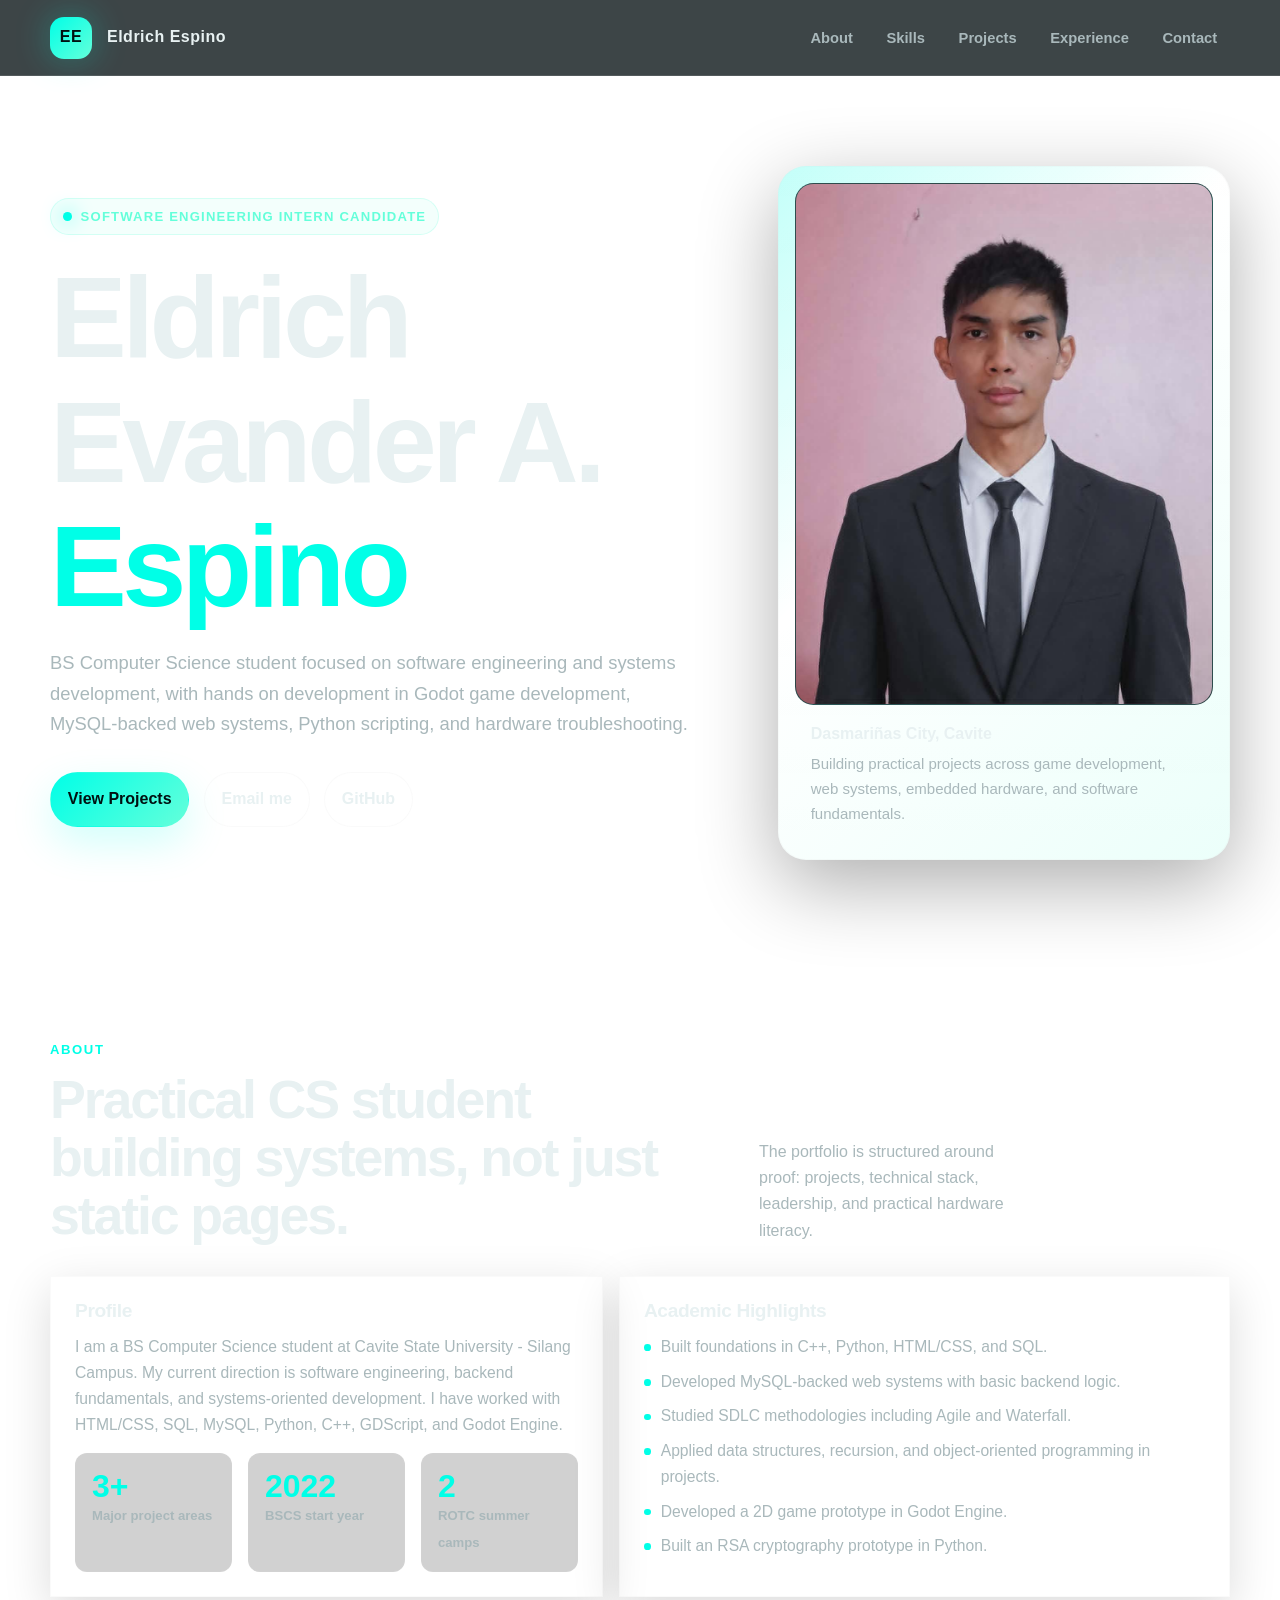
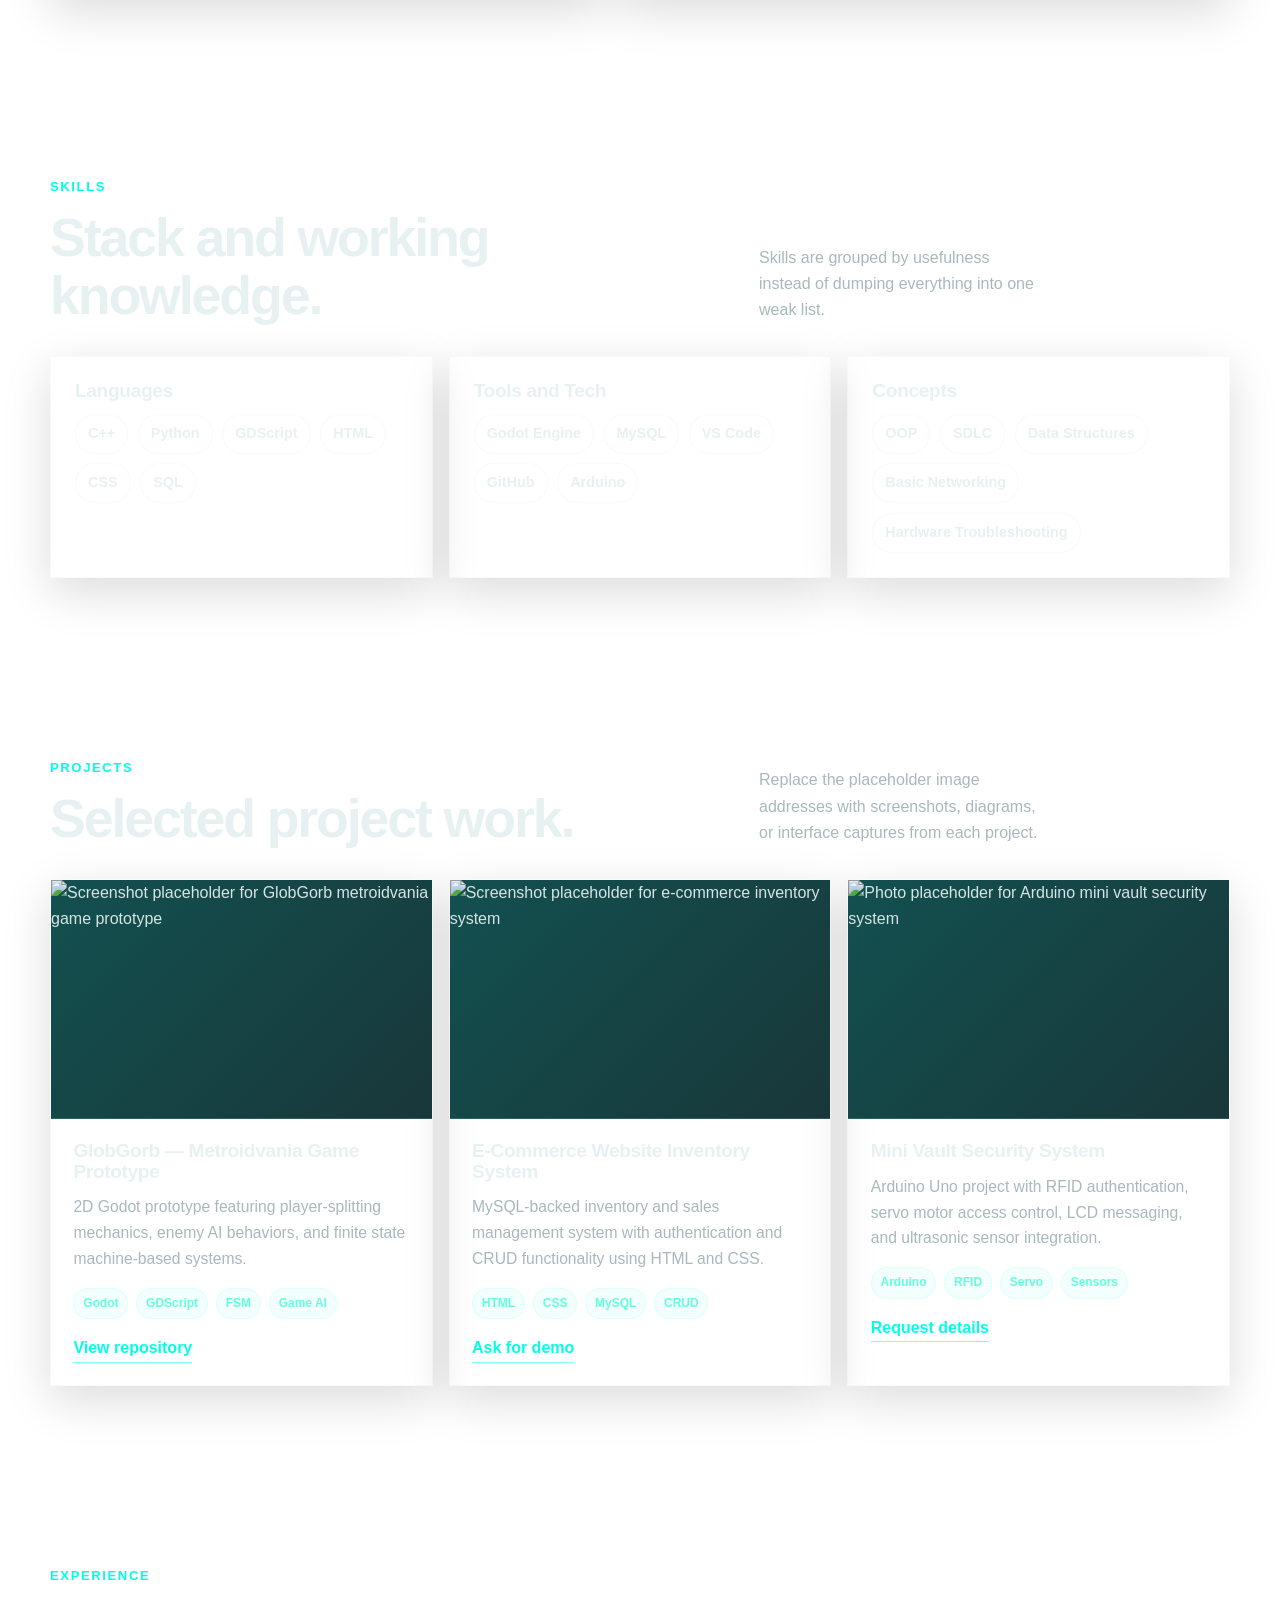
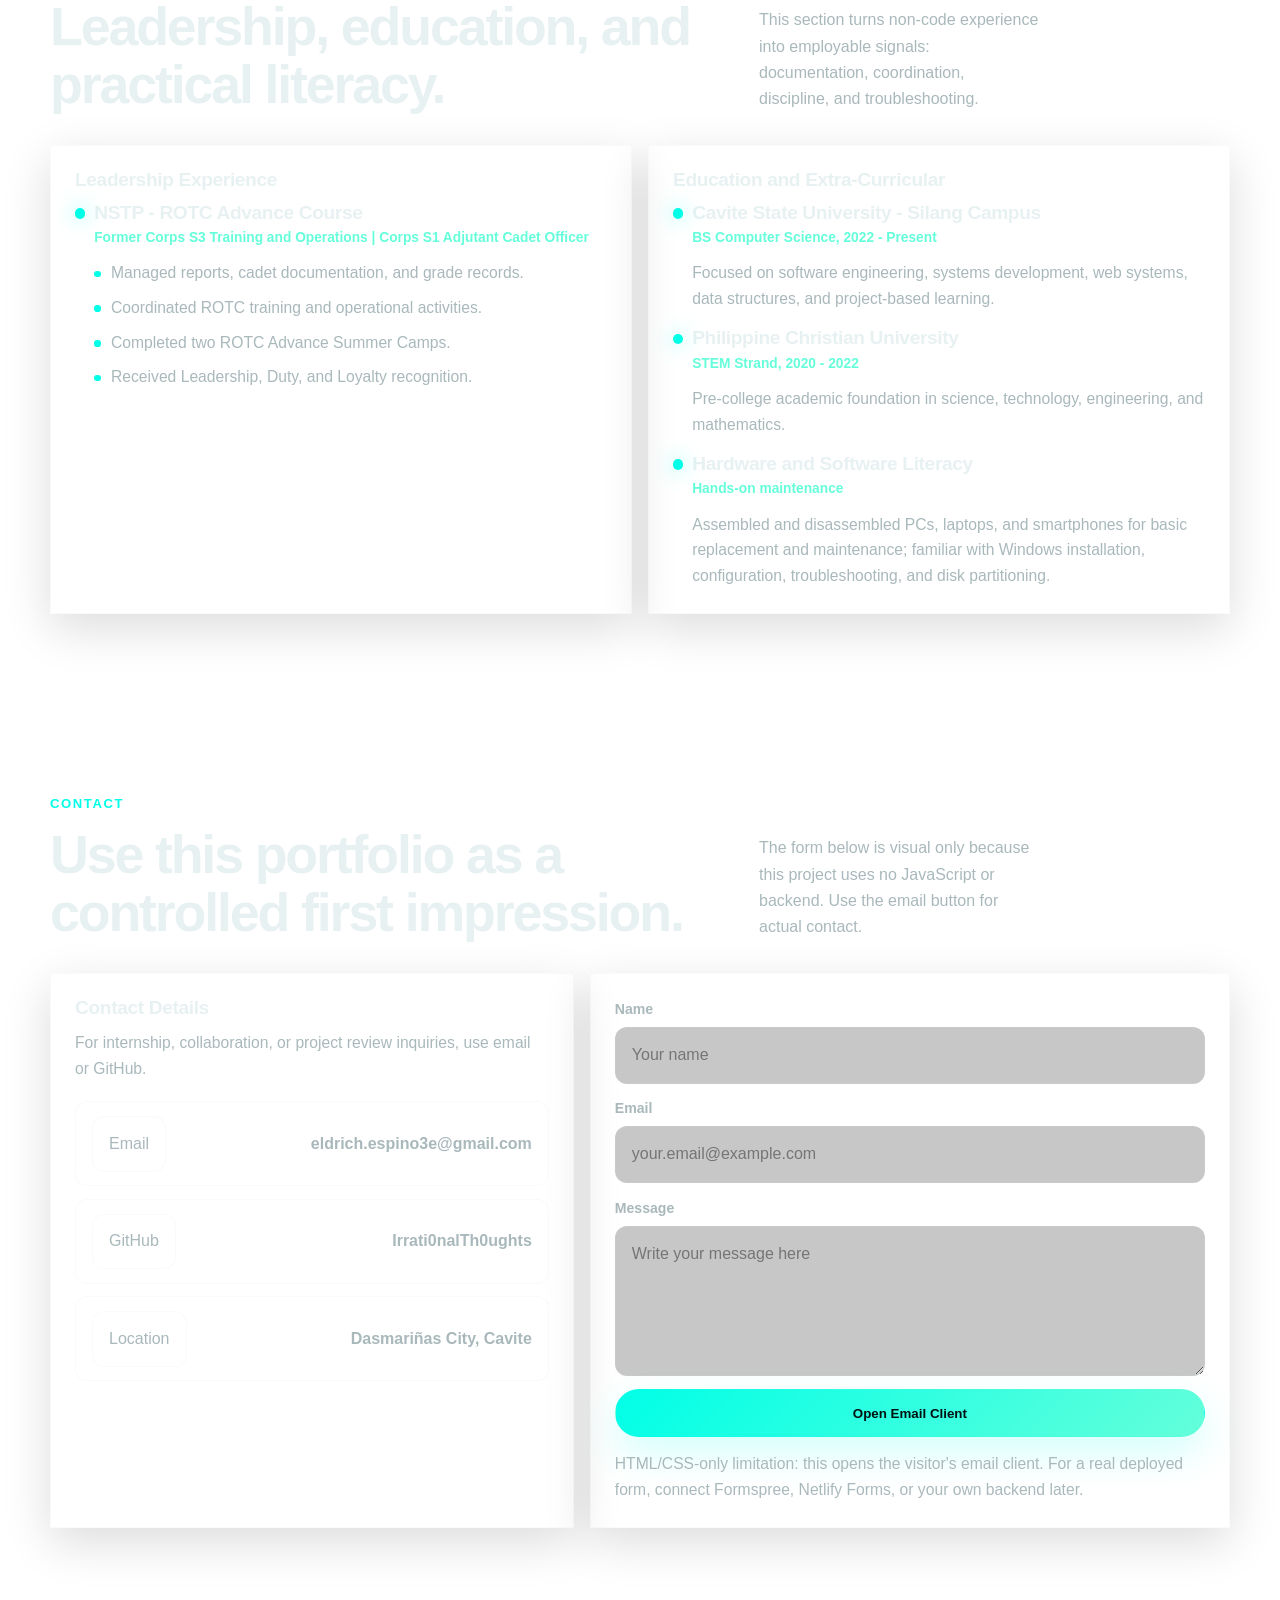
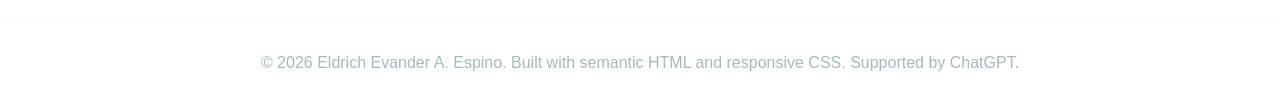
==== index.html @ da48fe7b "Major Update v2.0.0 Changes:  Added: - Sections (About, Skills, Experiences and Contacts have been A" ====
<!DOCTYPE html>
<html lang="en">


<head>
  <meta charset="UTF-8">
  <meta name="viewport" content="width=device-width, initial-scale=1.0">
  <link rel="stylesheet" href="main.css">
  <title>Eldrich Espino | Portfolio</title>
</head>

<body>

  <a href="#main" class="skip-link">Skip to main content</a>

  <header class="site-header">
    <nav class="nav-bar" aria-label="Primary navigation">
      <a href="#top" class="brand" aria-label="Eldrich Espino portfolio home">
        <span class="brand-mark">EE</span>
        <span>Eldrich Espino</span>
      </a>
      <ul class="nav-links">
        <li><a href="#about">About</a></li>
        <li><a href="#skills">Skills</a></li>
        <li><a href="#projects">Projects</a></li>
        <li><a href="#experience">Experience</a></li>
        <li><a href="#contact">Contact</a></li>
      </ul>
    </nav>
  </header>

  <main id="main">
    <section id="top" class="hero page-shell" aria-label="hero-title">
      <div>
        <p class="eyebrow"><span class="status-dot"></span>Software Engineering Intern Candidate</p>
        <h1 id="hero-title">Eldrich Evander A.<span class="hero-title-accent">Espino</span></h1>
        <p class="hero-copy">
          BS Computer Science student focused on software engineering and systems development, with hands on development in Godot game development, MySQL-backed web systems, Python scripting, and hardware troubleshooting.
        </p>
        
        <dive class="hero-actions" aria-label="Portfolio actions">
          <a href="#projects" class="button button-primary">View Projects</a>
          <a href="#mailto:eldrich.espino3e@gmail.com" class="button button-secondary">Email me</a>
          <a href="#https://github.com/irrati0nalthu0ghts" target="_blank" rel="noreferrer" class="button button-secondary">GitHub</a>
        </dive>
      </div>

      <aside class="hero-panel" aria-label="Profile summary card">
        <figure class="profile-frame">
          <img src="asset\Eldrich_Espino.jpg" alt="Portrait of Eldrich Evander A. Espino" />
        </figure>
        <div class="profile-note">
          <strong>Dasmariñas City, Cavite</strong>
          <p>Building practical projects across game development, web systems, embedded hardware, and software fundamentals.</p>
        </div>
      </aside>
    </section>

    <section id="about" class="page-shell" aria-labelledby="about-title">
      <div class="section-heading">
        <div>
          <span class="section-label">About</span>
          <h2 id="about-title">Practical CS student building systems, not just static pages.</h2>
        </div>
        <p>
          The portfolio is structured around proof: projects, technical stack, leadership, and practical hardware literacy.
        </p>
      </div>

      <div class="about-layout">
        <article class="card">
          <h3>Profile</h3>
          <p>
            I am a BS Computer Science student at Cavite State University - Silang Campus. My current direction is software engineering, backend fundamentals, and systems-oriented development. I have worked with HTML/CSS, SQL, MySQL, Python, C++, GDScript, and Godot Engine.
          </p>
          <div class="metric-row" aria-label="Portfolio highlights">
            <div class="metric"><strong>3+</strong><span>Major project areas</span></div>
            <div class="metric"><strong>2022</strong><span>BSCS start year</span></div>
            <div class="metric"><strong>2</strong><span>ROTC summer camps</span></div>
          </div>
        </article>

        <article class="card">
          <h3>Academic Highlights</h3>
          <ul>
            <li>Built foundations in C++, Python, HTML/CSS, and SQL.</li>
            <li>Developed MySQL-backed web systems with basic backend logic.</li>
            <li>Studied SDLC methodologies including Agile and Waterfall.</li>
            <li>Applied data structures, recursion, and object-oriented programming in projects.</li>
            <li>Developed a 2D game prototype in Godot Engine.</li>
            <li>Built an RSA cryptography prototype in Python.</li>
          </ul>
        </article>
      </div>
    </section>

    <section id="skills" class="page-shell" aria-labelledby="skills-title">
      <div class="section-heading">
        <div>
          <span class="section-label">Skills</span>
          <h2 id="skills-title">Stack and working knowledge.</h2>
        </div>
        <p>
          Skills are grouped by usefulness instead of dumping everything into one weak list.
        </p>
      </div>

      <div class="grid-3">
        <article class="card">
          <h3>Languages</h3>
          <div class="skill-cloud">
            <span class="chip">C++</span>
            <span class="chip">Python</span>
            <span class="chip">GDScript</span>
            <span class="chip">HTML</span>
            <span class="chip">CSS</span>
            <span class="chip">SQL</span>
          </div>
        </article>

        <article class="card">
          <h3>Tools and Tech</h3>
          <div class="skill-cloud">
            <span class="chip">Godot Engine</span>
            <span class="chip">MySQL</span>
            <span class="chip">VS Code</span>
            <span class="chip">GitHub</span>
            <span class="chip">Arduino</span>
          </div>
        </article>

        <article class="card">
          <h3>Concepts</h3>
          <div class="skill-cloud">
            <span class="chip">OOP</span>
            <span class="chip">SDLC</span>
            <span class="chip">Data Structures</span>
            <span class="chip">Basic Networking</span>
            <span class="chip">Hardware Troubleshooting</span>
          </div>
        </article>
      </div>
    </section>

    <section id="projects" class="page-shell" aria-labelledby="projects-title">
      <div class="section-heading">
        <div>
          <span class="section-label">Projects</span>
          <h2 id="projects-title">Selected project work.</h2>
        </div>
        <p>
          Replace the placeholder image addresses with screenshots, diagrams, or interface captures from each project.
        </p>
      </div>

      <div class="grid-3">
        <article class="card project-card">
          <figure class="project-image">
            <!-- Replace with your game screenshot: images/globgorb-screenshot.png -->
            <img src="images/globgorb-placeholder.png" alt="Screenshot placeholder for GlobGorb metroidvania game prototype" />
          </figure>
          <div class="project-body">
            <div>
              <h3>GlobGorb — Metroidvania Game Prototype</h3>
              <p>2D Godot prototype featuring player-splitting mechanics, enemy AI behaviors, and finite state machine-based systems.</p>
            </div>
            <div class="project-meta">
              <span class="mini-tag">Godot</span>
              <span class="mini-tag">GDScript</span>
              <span class="mini-tag">FSM</span>
              <span class="mini-tag">Game AI</span>
            </div>
            <a class="project-link" href="https://github.com/Irrati0nalTh0ughts/Sacrifice" target="_blank" rel="noreferrer">View repository</a>
          </div>
        </article>

        <article class="card project-card">
          <figure class="project-image">
            <!-- Replace with your web system screenshot: images/inventory-system.png -->
            <img src="images/inventory-placeholder.png" alt="Screenshot placeholder for e-commerce inventory system" />
          </figure>
          <div class="project-body">
            <div>
              <h3>E-Commerce Website Inventory System</h3>
              <p>MySQL-backed inventory and sales management system with authentication and CRUD functionality using HTML and CSS.</p>
            </div>
            <div class="project-meta">
              <span class="mini-tag">HTML</span>
              <span class="mini-tag">CSS</span>
              <span class="mini-tag">MySQL</span>
              <span class="mini-tag">CRUD</span>
            </div>
            <a class="project-link" href="#contact">Ask for demo</a>
          </div>
        </article>

        <article class="card project-card">
          <figure class="project-image">
            <!-- Replace with your Arduino project photo: images/mini-vault.png -->
            <img src="images/mini-vault-placeholder.png" alt="Photo placeholder for Arduino mini vault security system" />
          </figure>
          <div class="project-body">
            <div>
              <h3>Mini Vault Security System</h3>
              <p>Arduino Uno project with RFID authentication, servo motor access control, LCD messaging, and ultrasonic sensor integration.</p>
            </div>
            <div class="project-meta">
              <span class="mini-tag">Arduino</span>
              <span class="mini-tag">RFID</span>
              <span class="mini-tag">Servo</span>
              <span class="mini-tag">Sensors</span>
            </div>
            <a class="project-link" href="#contact">Request details</a>
          </div>
        </article>
      </div>
    </section>

    <section id="experience" class="page-shell" aria-labelledby="experience-title">
      <div class="section-heading">
        <div>
          <span class="section-label">Experience</span>
          <h2 id="experience-title">Leadership, education, and practical literacy.</h2>
        </div>
        <p>
          This section turns non-code experience into employable signals: documentation, coordination, discipline, and troubleshooting.
        </p>
      </div>

      <div class="grid-2">
        <article class="card">
          <h3>Leadership Experience</h3>
          <div class="timeline">
            <div class="timeline-item">
              <h3>NSTP - ROTC Advance Course</h3>
              <span>Former Corps S3 Training and Operations | Corps S1 Adjutant Cadet Officer</span>
              <ul>
                <li>Managed reports, cadet documentation, and grade records.</li>
                <li>Coordinated ROTC training and operational activities.</li>
                <li>Completed two ROTC Advance Summer Camps.</li>
                <li>Received Leadership, Duty, and Loyalty recognition.</li>
              </ul>
            </div>
          </div>
        </article>

        <article class="card">
          <h3>Education and Extra-Curricular</h3>
          <div class="timeline">
            <div class="timeline-item">
              <h3>Cavite State University - Silang Campus</h3>
              <span>BS Computer Science, 2022 - Present</span>
              <p>Focused on software engineering, systems development, web systems, data structures, and project-based learning.</p>
            </div>
            <div class="timeline-item">
              <h3>Philippine Christian University</h3>
              <span>STEM Strand, 2020 - 2022</span>
              <p>Pre-college academic foundation in science, technology, engineering, and mathematics.</p>
            </div>
            <div class="timeline-item">
              <h3>Hardware and Software Literacy</h3>
              <span>Hands-on maintenance</span>
              <p>Assembled and disassembled PCs, laptops, and smartphones for basic replacement and maintenance; familiar with Windows installation, configuration, troubleshooting, and disk partitioning.</p>
            </div>
          </div>
        </article>
      </div>
    </section>

    <section id="contact" class="page-shell" aria-labelledby="contact-title">
      <div class="section-heading">
        <div>
          <span class="section-label">Contact</span>
          <h2 id="contact-title">Use this portfolio as a controlled first impression.</h2>
        </div>
        <p>
          The form below is visual only because this project uses no JavaScript or backend. Use the email button for actual contact.
        </p>
      </div>

      <div class="contact-panel">
        <article class="card">
          <h3>Contact Details</h3>
          <p>For internship, collaboration, or project review inquiries, use email or GitHub.</p>
          <div class="contact-list">
            <a href="mailto:eldrich.espino3e@gmail.com"><span>Email</span><strong>eldrich.espino3e@gmail.com</strong></a>
            <a href="https://github.com/Irrati0nalTh0ughts" target="_blank" rel="noreferrer"><span>GitHub</span><strong>Irrati0nalTh0ughts</strong></a>
            <span><span>Location</span><strong>Dasmariñas City, Cavite</strong></span>
          </div>
        </article>

        <article class="card">
          <form class="contact-form" action="mailto:eldrich.espino3e@gmail.com" method="post" enctype="text/plain">
            <div class="field-group">
              <label for="name">Name</label>
              <input id="name" name="name" type="text" placeholder="Your name" />
            </div>
            <div class="field-group">
              <label for="email">Email</label>
              <input id="email" name="email" type="email" placeholder="your.email@example.com" />
            </div>
            <div class="field-group">
              <label for="message">Message</label>
              <textarea id="message" name="message" placeholder="Write your message here"></textarea>
            </div>
            <button class="button button-primary" type="submit">Open Email Client</button>
            <p class="form-note">HTML/CSS-only limitation: this opens the visitor's email client. For a real deployed form, connect Formspree, Netlify Forms, or your own backend later.</p>
          </form>
        </article>
      </div>
    </section>
  </main>

  <footer class="site-footer">
    <div class="page-shell">
      <p>© 2026 Eldrich Evander A. Espino. Built with semantic HTML and responsive CSS. Supported by ChatGPT.</p>
    </div>
  </footer>
</body>

</html>
---- main.css ----
@import url(globals.css);

/* link-header */
.skip-link {
    position: absolute;
    left: 1rem;
    top: -4rem;
    z-index: 1000;
    padding: 0.75rem 1rem;
    color: #001111;
    background: var(--accent);
    border-radius: 999px;
    font-weight: 800;
    transition: top 0.2s ease;
}

.skip-link:focus {
    top: 1rem;
}

.page-shell {
    width: min(100% - 2rem, var(--max-width));
    margin-inline: auto;
}

.site-header {
    position: sticky;
    top: 0;
    z-index: 100;
    min-height: var(--header-height);
    display: flex;
    align-items: center;
    border-bottom: 1px solid var(--line);
    background: rgba(7, 17, 20, 0.78);
    backdrop-filter: blur(18px);
}

/* Nav */
.nav-bar {
    width: min(100% - 2rem, var(--max-width));
    margin-inline: auto;
    display: flex;
    align-items: center;
    justify-content: space-between;
    gap: 1rem;
}

.brand {
    display: inline-flex;
    align-items: center;
    gap: 15px;
    font-weight: 900;
    letter-spacing: .5px;
}

.brand-mark {
    width: 42px;
    aspect-ratio: 1;
    display: grid;
    place-items: center;
    color: #001111;
    background: linear-gradient(135deg, var(--accent), var(--accent-2));
    border-radius: 14px;
    box-shadow: 0 0 35px rgba(0,255,231,.28);
}

.nav-links {
    display: flex;
    align-items: center;
    justify-content: flex-end;
    gap: 8px;
}

.nav-links a {
    padding: .55rem .8rem;
    color: var(--muted);
    border-radius: 999px;
    font-size: .92rem;
    font-weight: 700;
    transition: color .2s ease, background .2s ease;
}

.nav-links a:hover,
.nav-links a:focus-visible {
    color: var(--text);
    background: rgba(255, 255, 255, .08);
    outline: none;
}

.hero {
    min-height: calc(100vh - var(--header-height));
    display: grid;
    grid-template-columns: minmax(0, 1.18fr) minmax(280px, .82fr);
    align-items: center;
    gap: clamp(2rem, 6vw, 5rem);
    padding: clamp(4rem, 7vw, 7rem) 0;
}
.eyebrow {
    width: fit-content;
    display: inline-flex;
    align-items: center;
    gap: 0.55rem;
    margin-bottom: 1.25rem;
    padding: 0.42rem 0.75rem;
    color: var(--accent-2);
    background: rgba(100, 255, 218, 0.08);
    border: 1px solid rgba(100, 255, 218, 0.22);
    border-radius: 999px;
    font-size: 0.82rem;
    font-weight: 800;
    text-transform: uppercase;
    letter-spacing: 0.09em;
}

.status-dot {
    width: 0.55rem;
    aspect-ratio: 1;
    background: var(--accent);
    border-radius: 50%;
    box-shadow: 0 0 20px var(--accent);
}

.hero-title-accent {
    display: block;
    color: var(--accent);
}

.hero-copy {
    max-width: 68ch;
    color: var(--muted);
    font-size: clamp(1rem, 1.5vw, 1.15rem);
}

.hero-actions {
    display: flex;
    flex-wrap: wrap;
    gap: 0.9rem;
    margin-top: 2rem;
}

.button {
      display: inline-flex;
      align-items: center;
      justify-content: center;
      min-height: 48px;
      padding: 0.85rem 1.05rem;
      border-radius: 999px;
      border: 1px solid transparent;
      font-weight: 900;
      transition: transform 0.2s ease, border-color 0.2s ease, background 0.2s ease;
    }

    .button:hover,
    .button:focus-visible {
      transform: translateY(-2px);
      outline: none;
    }

    .button-primary {
      color: #001111;
      background: linear-gradient(135deg, var(--accent), var(--accent-2));
      box-shadow: 0 16px 40px rgba(0, 255, 231, 0.18);
    }

    .button-secondary {
      color: var(--text);
      background: rgba(255, 255, 255, 0.06);
      border-color: var(--line);
    }

    .hero-panel {
      position: relative;
      padding: 1rem;
      border: 1px solid var(--line);
      border-radius: var(--radius-lg);
      background: linear-gradient(180deg, rgba(255, 255, 255, 0.08), rgba(255, 255, 255, 0.03));
      box-shadow: var(--shadow);
    }

    .hero-panel::before {
      content: "";
      position: absolute;
      inset: -1px;
      z-index: -1;
      border-radius: inherit;
      background: linear-gradient(135deg, rgba(0, 255, 231, 0.5), transparent 40%, rgba(100, 255, 218, 0.25));
      opacity: 0.5;
    }

    .profile-frame {
      overflow: hidden;
      border-radius: calc(var(--radius-lg) - 0.6rem);
      background:
        linear-gradient(135deg, rgba(0, 255, 231, 0.14), rgba(100, 255, 218, 0.04)),
        var(--surface);
      border: 1px solid var(--line);
    }

    .profile-frame img {
      width: 100%;
      aspect-ratio: 4 / 5;
      object-fit: cover;
    }

    .profile-note {
      padding: 1rem;
    }

    .profile-note strong {
      display: block;
      margin-bottom: 0.3rem;
      font-size: 1rem;
    }

    .profile-note p {
      color: var(--muted);
      font-size: 0.94rem;
    }

    

    .section-heading {
      display: grid;
      grid-template-columns: minmax(0, 0.78fr) minmax(280px, 0.22fr);
      gap: 2rem;
      align-items: end;
      margin-bottom: 2rem;
    }

    .section-heading h2 {
      font-size: clamp(2rem, 4.2vw, 4rem);
    }

    .section-heading p {
      color: var(--muted);
    }

    .section-label {
      display: block;
      margin-bottom: 0.6rem;
      color: var(--accent);
      font-size: 0.82rem;
      font-weight: 900;
      letter-spacing: 0.12em;
      text-transform: uppercase;
    }

    .grid-2 {
      display: grid;
      grid-template-columns: repeat(2, minmax(0, 1fr));
      gap: 1rem;
    }

    .grid-3 {
      display: grid;
      grid-template-columns: repeat(3, minmax(0, 1fr));
      gap: 1rem;
    }

    .card {
      height: 100%;
      padding: clamp(1.1rem, 2.2vw, 1.5rem);
      border: 1px solid var(--line);
      border-radius: var(--radius-md);
      background: rgba(255, 255, 255, 0.055);
      box-shadow: 0 14px 45px rgba(0, 0, 0, 0.14);
    }

    .card h3 {
      margin-bottom: 0.75rem;
      font-size: 1.2rem;
      letter-spacing: -0.02em;
    }

    .card p,
    .card li {
      color: var(--muted);
      font-size: 0.98rem;
    }

    .card ul {
      display: grid;
      gap: 0.55rem;
    }

    .card li {
      position: relative;
      padding-left: 1.05rem;
    }

    .card li::before {
      content: "";
      position: absolute;
      left: 0;
      top: 0.65em;
      width: 0.42rem;
      height: 0.42rem;
      background: var(--accent);
      border-radius: 50%;
    }

    .about-layout {
      display: grid;
      grid-template-columns: minmax(0, 0.95fr) minmax(300px, 1.05fr);
      gap: 1rem;
    }

    .metric-row {
      display: grid;
      grid-template-columns: repeat(3, 1fr);
      gap: 1rem;
      margin-top: 1rem;
    }

    .metric {
      padding: 1rem;
      border: 1px solid var(--line);
      border-radius: var(--radius-sm);
      background: rgba(0, 0, 0, 0.18);
    }

    .metric strong {
      display: block;
      color: var(--accent);
      font-size: clamp(1.4rem, 3vw, 2rem);
      line-height: 1;
    }

    .metric span {
      color: var(--muted);
      font-size: 0.82rem;
      font-weight: 700;
    }

    .skill-cloud {
      display: flex;
      flex-wrap: wrap;
      gap: 0.6rem;
    }

    .chip {
      display: inline-flex;
      align-items: center;
      min-height: 36px;
      padding: 0.45rem 0.75rem;
      color: var(--text);
      background: rgba(255, 255, 255, 0.07);
      border: 1px solid var(--line);
      border-radius: 999px;
      font-size: 0.9rem;
      font-weight: 800;
    }

    .project-card {
      overflow: hidden;
      padding: 0;
    }

    .project-image {
      position: relative;
      overflow: hidden;
      border-bottom: 1px solid var(--line);
      background:
        linear-gradient(135deg, rgba(0, 255, 231, 0.16), rgba(100, 255, 218, 0.04)),
        var(--surface-2);
    }

    .project-image img {
      width: 100%;
      aspect-ratio: 16 / 10;
      object-fit: cover;
      opacity: 0.92;
      transition: transform 0.3s ease;
    }

    .project-card:hover .project-image img {
      transform: scale(1.035);
    }

    .project-body {
      display: grid;
      gap: 1rem;
      padding: clamp(1rem, 2.2vw, 1.4rem);
    }

    .project-meta {
      display: flex;
      flex-wrap: wrap;
      gap: 0.5rem;
    }

    .mini-tag {
      padding: 0.3rem 0.55rem;
      color: var(--accent-2);
      background: rgba(100, 255, 218, 0.08);
      border: 1px solid rgba(100, 255, 218, 0.14);
      border-radius: 999px;
      font-size: 0.75rem;
      font-weight: 900;
    }

    .project-link {
      width: fit-content;
      color: var(--accent);
      font-weight: 900;
      border-bottom: 1px solid rgba(0, 255, 231, 0.5);
    }

    .timeline {
      display: grid;
      gap: 1rem;
    }

    .timeline-item {
      position: relative;
      padding-left: 1.2rem;
    }

    .timeline-item::before {
      content: "";
      position: absolute;
      left: 0;
      top: 0.35rem;
      width: 0.65rem;
      height: 0.65rem;
      background: var(--accent);
      border-radius: 50%;
      box-shadow: 0 0 20px rgba(0, 255, 231, 0.6);
    }

    .timeline-item h3 {
      margin-bottom: 0.25rem;
    }

    .timeline-item span {
      display: block;
      margin-bottom: 0.65rem;
      color: var(--accent-2);
      font-size: 0.86rem;
      font-weight: 900;
    }

    .contact-panel {
      display: grid;
      grid-template-columns: minmax(0, 0.9fr) minmax(300px, 1.1fr);
      gap: 1rem;
      align-items: stretch;
    }

    .contact-list {
      display: grid;
      gap: 0.8rem;
      margin-top: 1.2rem;
    }

    .contact-list a,
    .contact-list span {
      display: flex;
      align-items: center;
      justify-content: space-between;
      gap: 1rem;
      padding: 0.85rem 1rem;
      color: var(--muted);
      border: 1px solid var(--line);
      border-radius: var(--radius-sm);
      background: rgba(255, 255, 255, 0.045);
    }

    .contact-list a:hover,
    .contact-list a:focus-visible {
      color: var(--text);
      border-color: rgba(0, 255, 231, 0.45);
      outline: none;
    }

    .contact-form {
      display: grid;
      gap: 0.85rem;
    }

    .field-group {
      display: grid;
      gap: 0.35rem;
    }

    .form-note {
      color: var(--muted);
      font-size: 0.85rem;
    }

    .site-footer {
      padding: 2rem 0;
      color: var(--muted);
      border-top: 1px solid var(--line);
      text-align: center;
    }

    :focus-visible {
      outline: 3px solid rgba(0, 255, 231, 0.75);
      outline-offset: 4px;
    }

    @media (max-width: 900px) {
      .nav-bar {
        align-items: flex-start;
        flex-direction: column;
        padding: 0.8rem 0;
      }

      .site-header {
        position: static;
      }

      .hero,
      .about-layout,
      .section-heading,
      .contact-panel {
        grid-template-columns: 1fr;
      }

      .hero {
        min-height: auto;
      }

      .hero-panel {
        max-width: 520px;
      }

      .grid-3 {
        grid-template-columns: repeat(2, minmax(0, 1fr));
      }
    }

    @media (max-width: 640px) {
      .page-shell,
      .nav-bar {
        width: min(100% - 1rem, var(--max-width));
      }

      .nav-links {
        width: 100%;
        justify-content: flex-start;
      }

      .nav-links a {
        padding: 0.45rem 0.62rem;
        font-size: 0.84rem;
      }

      .hero-actions,
      .button {
        width: 100%;
      }

      .grid-2,
      .grid-3,
      .metric-row {
        grid-template-columns: 1fr;
      }

      .card {
        border-radius: 16px;
      }

      h1 {
        font-size: clamp(2.65rem, 16vw, 4.2rem);
      }
    }
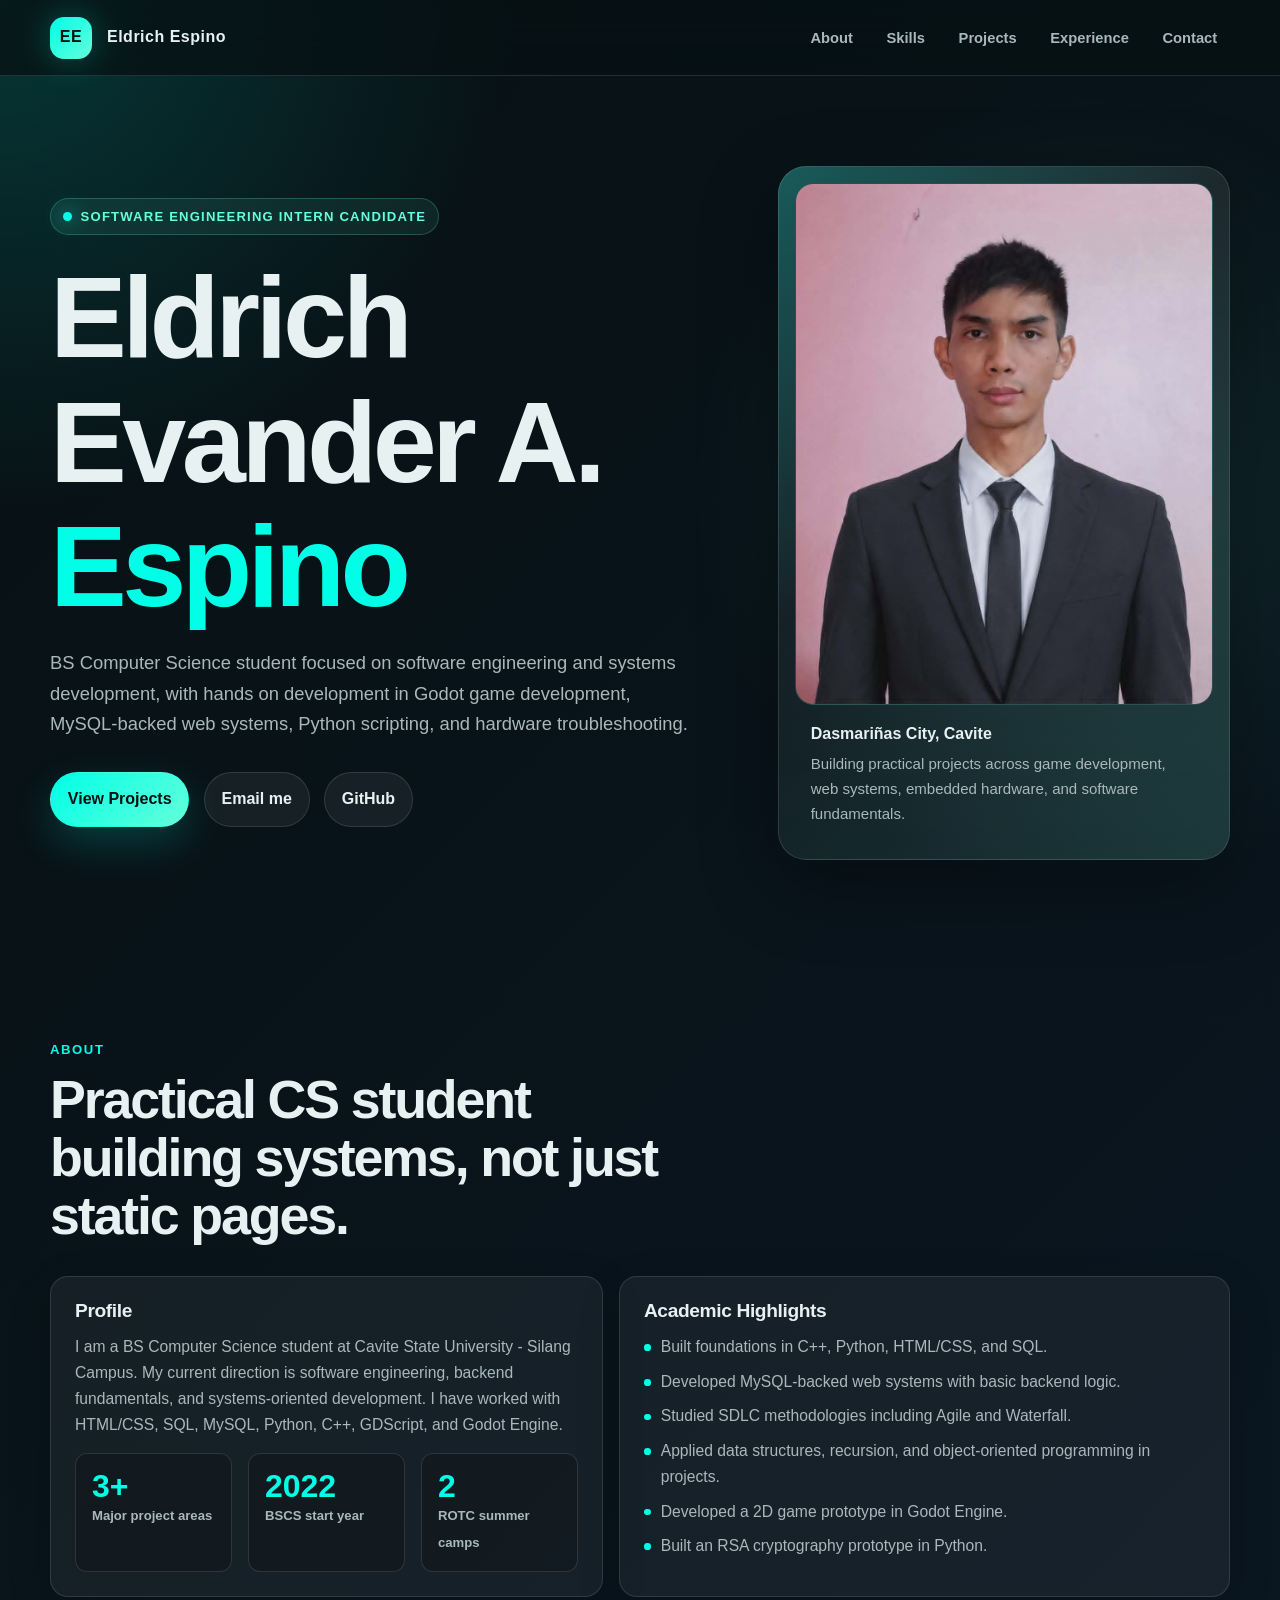
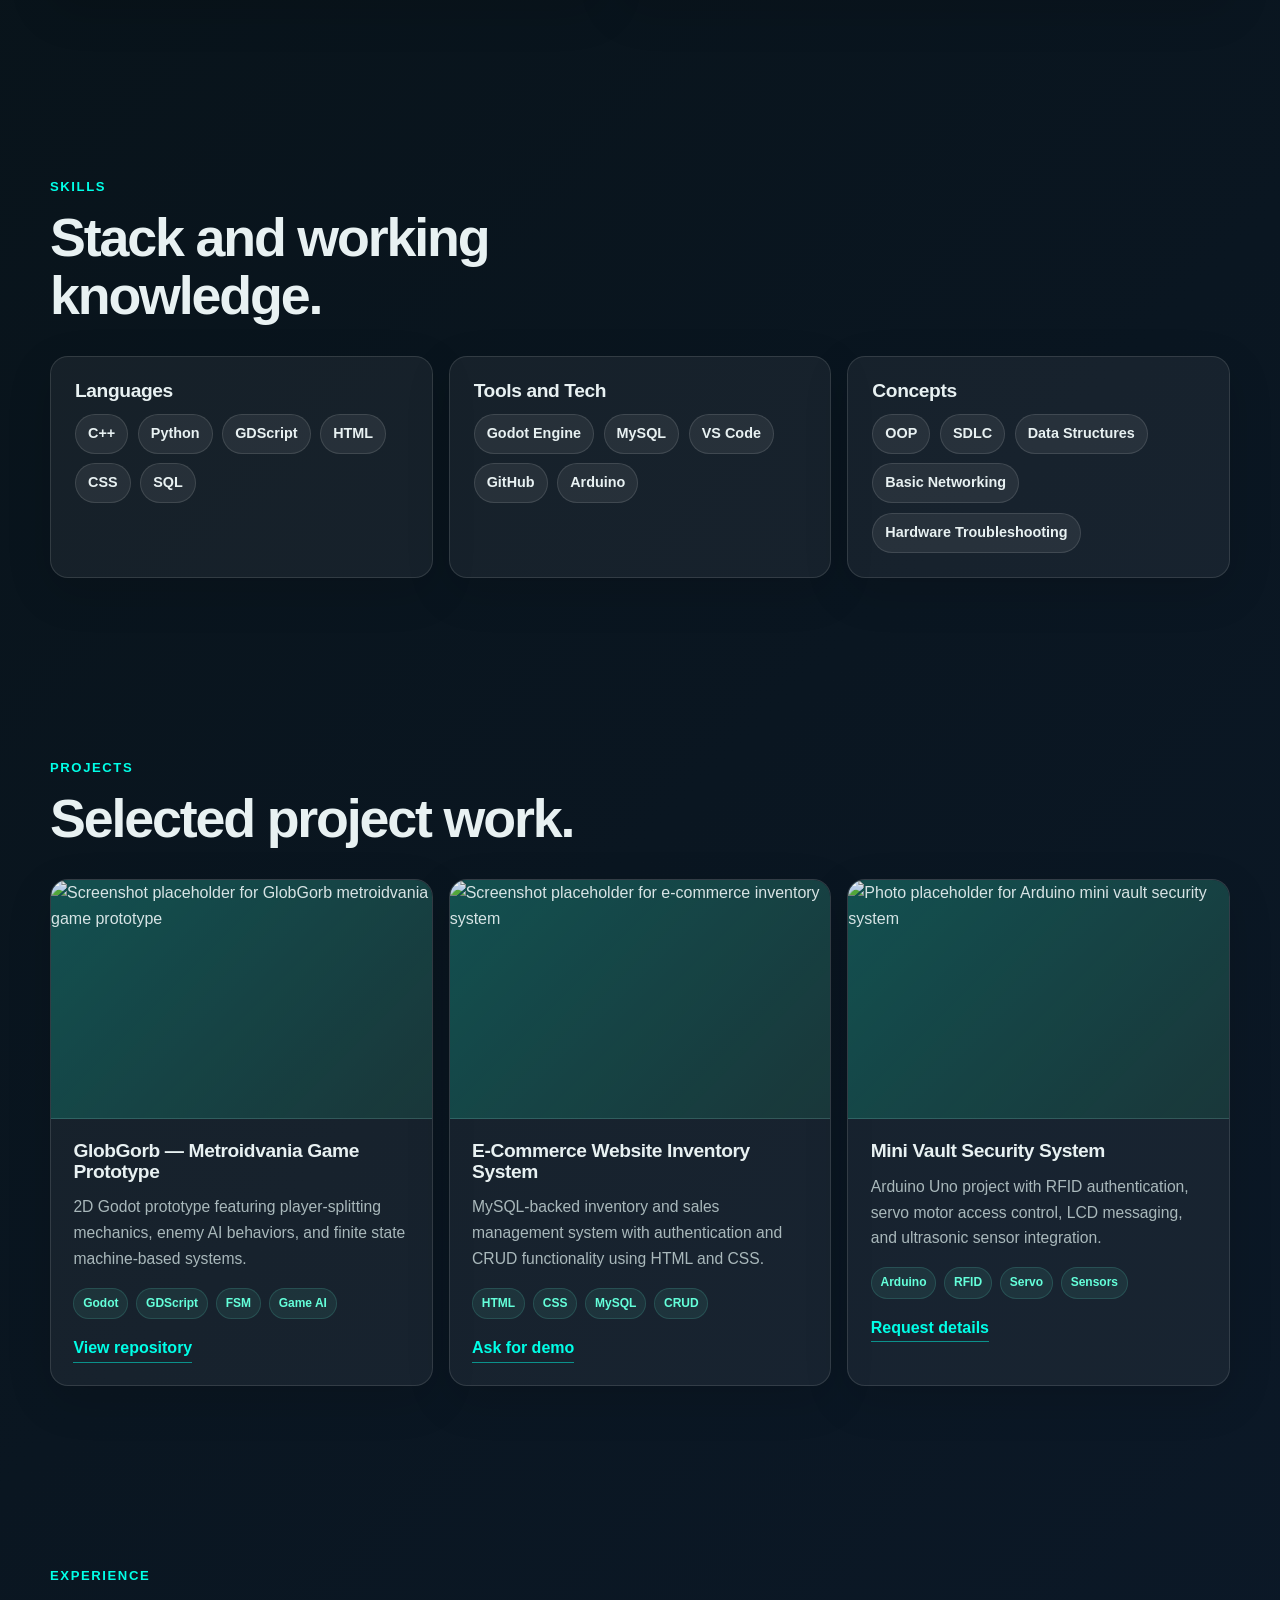
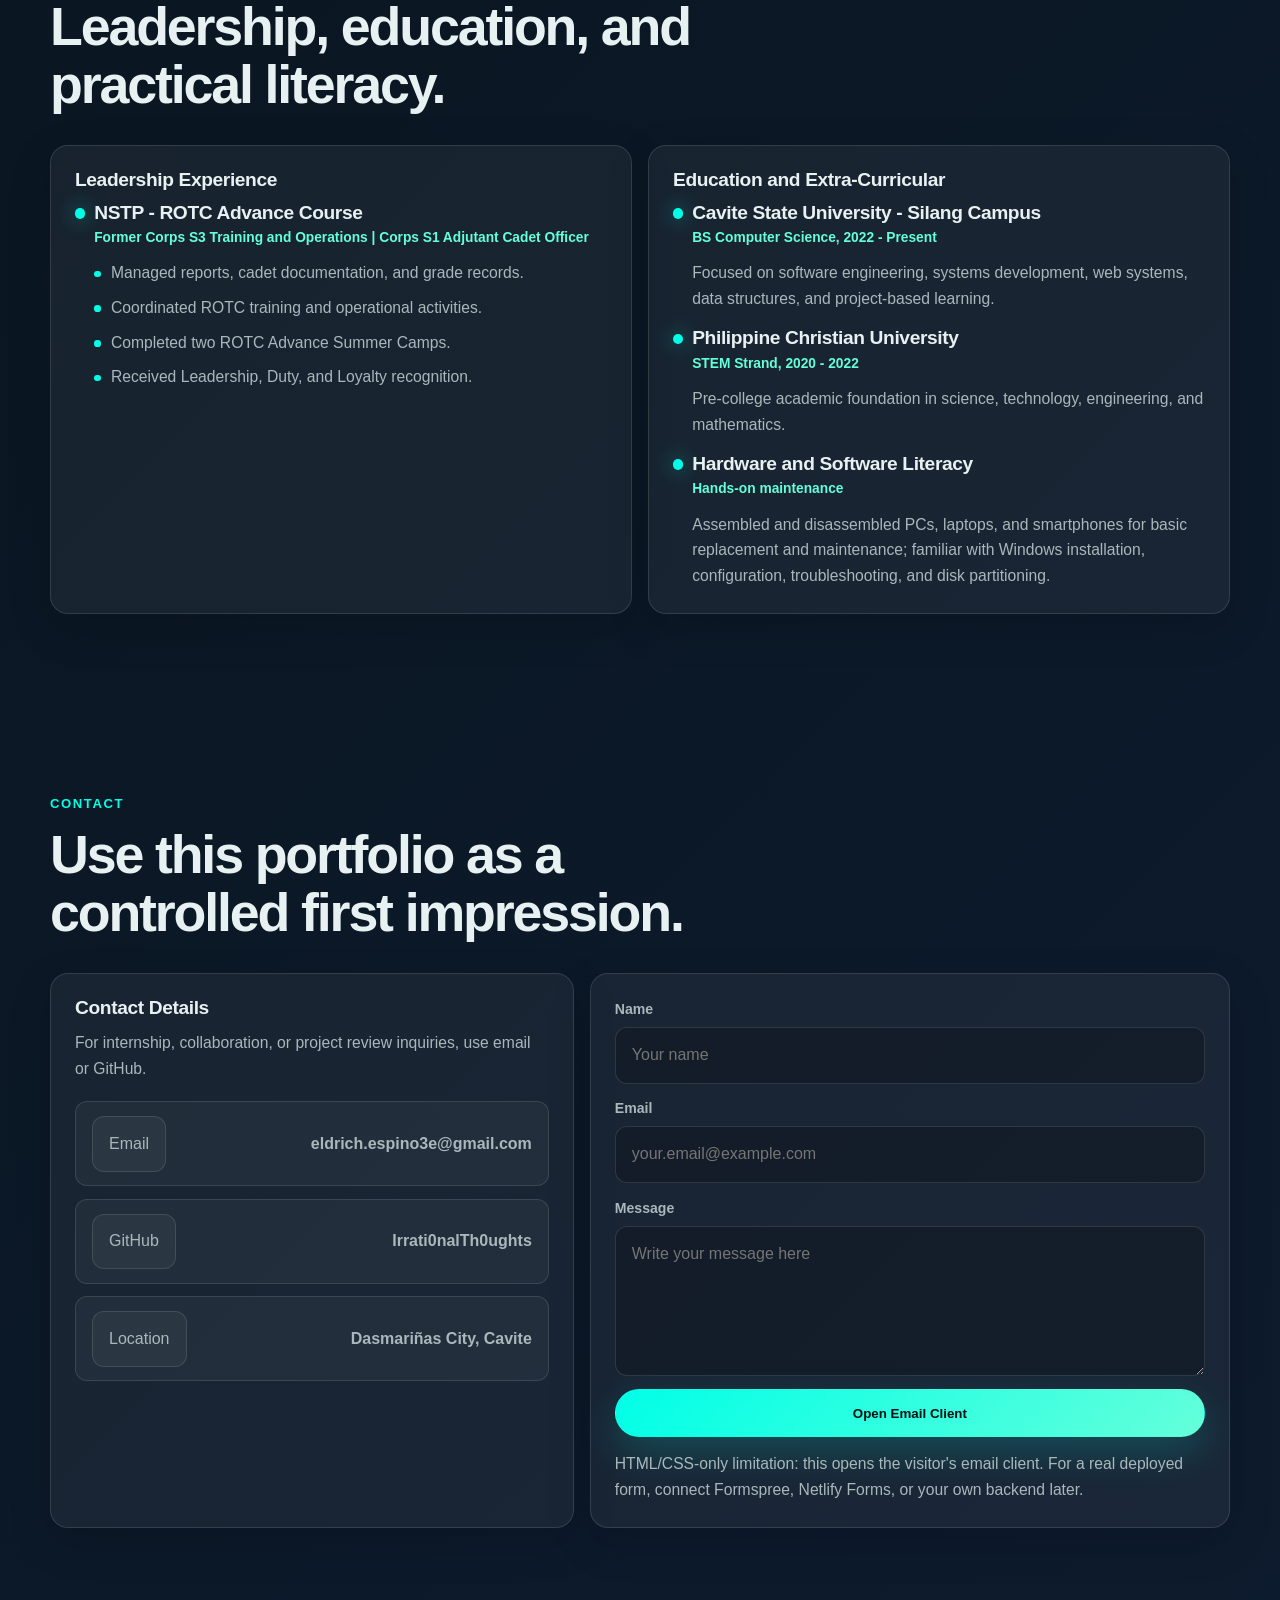
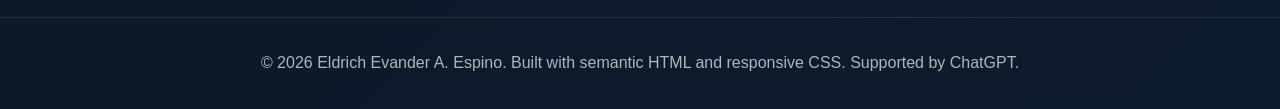
==== commit 2f6652ef: "Patch v2.0.1 Changes: None Added: None Bugs: None found Fixes: -Background color fixed -Scroll is no" ====
--- a/index.html
+++ b/index.html
@@ -62,9 +62,6 @@
           <span class="section-label">About</span>
           <h2 id="about-title">Practical CS student building systems, not just static pages.</h2>
         </div>
-        <p>
-          The portfolio is structured around proof: projects, technical stack, leadership, and practical hardware literacy.
-        </p>
       </div>
 
       <div class="about-layout">
@@ -100,9 +97,6 @@
           <span class="section-label">Skills</span>
           <h2 id="skills-title">Stack and working knowledge.</h2>
         </div>
-        <p>
-          Skills are grouped by usefulness instead of dumping everything into one weak list.
-        </p>
       </div>
 
       <div class="grid-3">
@@ -148,9 +142,6 @@
           <span class="section-label">Projects</span>
           <h2 id="projects-title">Selected project work.</h2>
         </div>
-        <p>
-          Replace the placeholder image addresses with screenshots, diagrams, or interface captures from each project.
-        </p>
       </div>
 
       <div class="grid-3">
@@ -222,9 +213,6 @@
           <span class="section-label">Experience</span>
           <h2 id="experience-title">Leadership, education, and practical literacy.</h2>
         </div>
-        <p>
-          This section turns non-code experience into employable signals: documentation, coordination, discipline, and troubleshooting.
-        </p>
       </div>
 
       <div class="grid-2">
@@ -273,9 +261,6 @@
           <span class="section-label">Contact</span>
           <h2 id="contact-title">Use this portfolio as a controlled first impression.</h2>
         </div>
-        <p>
-          The form below is visual only because this project uses no JavaScript or backend. Use the email button for actual contact.
-        </p>
       </div>
 
       <div class="contact-panel">
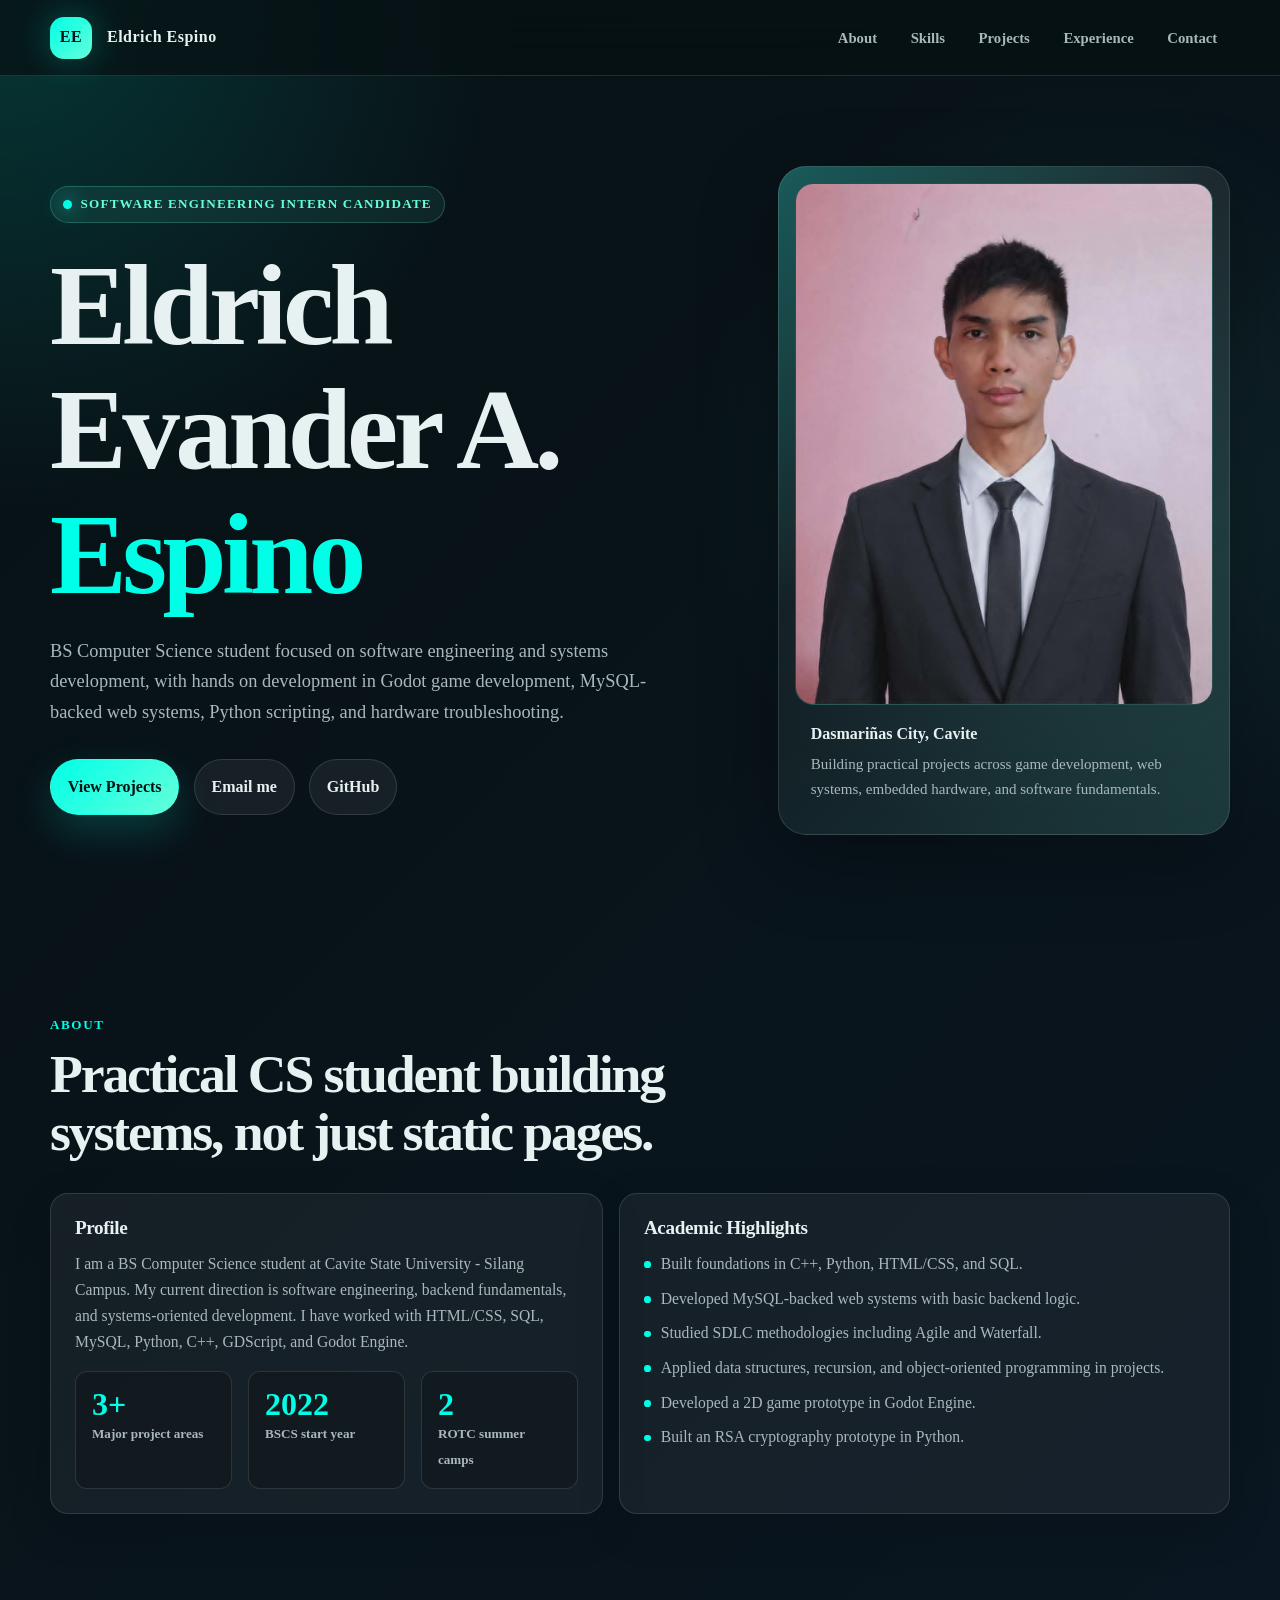
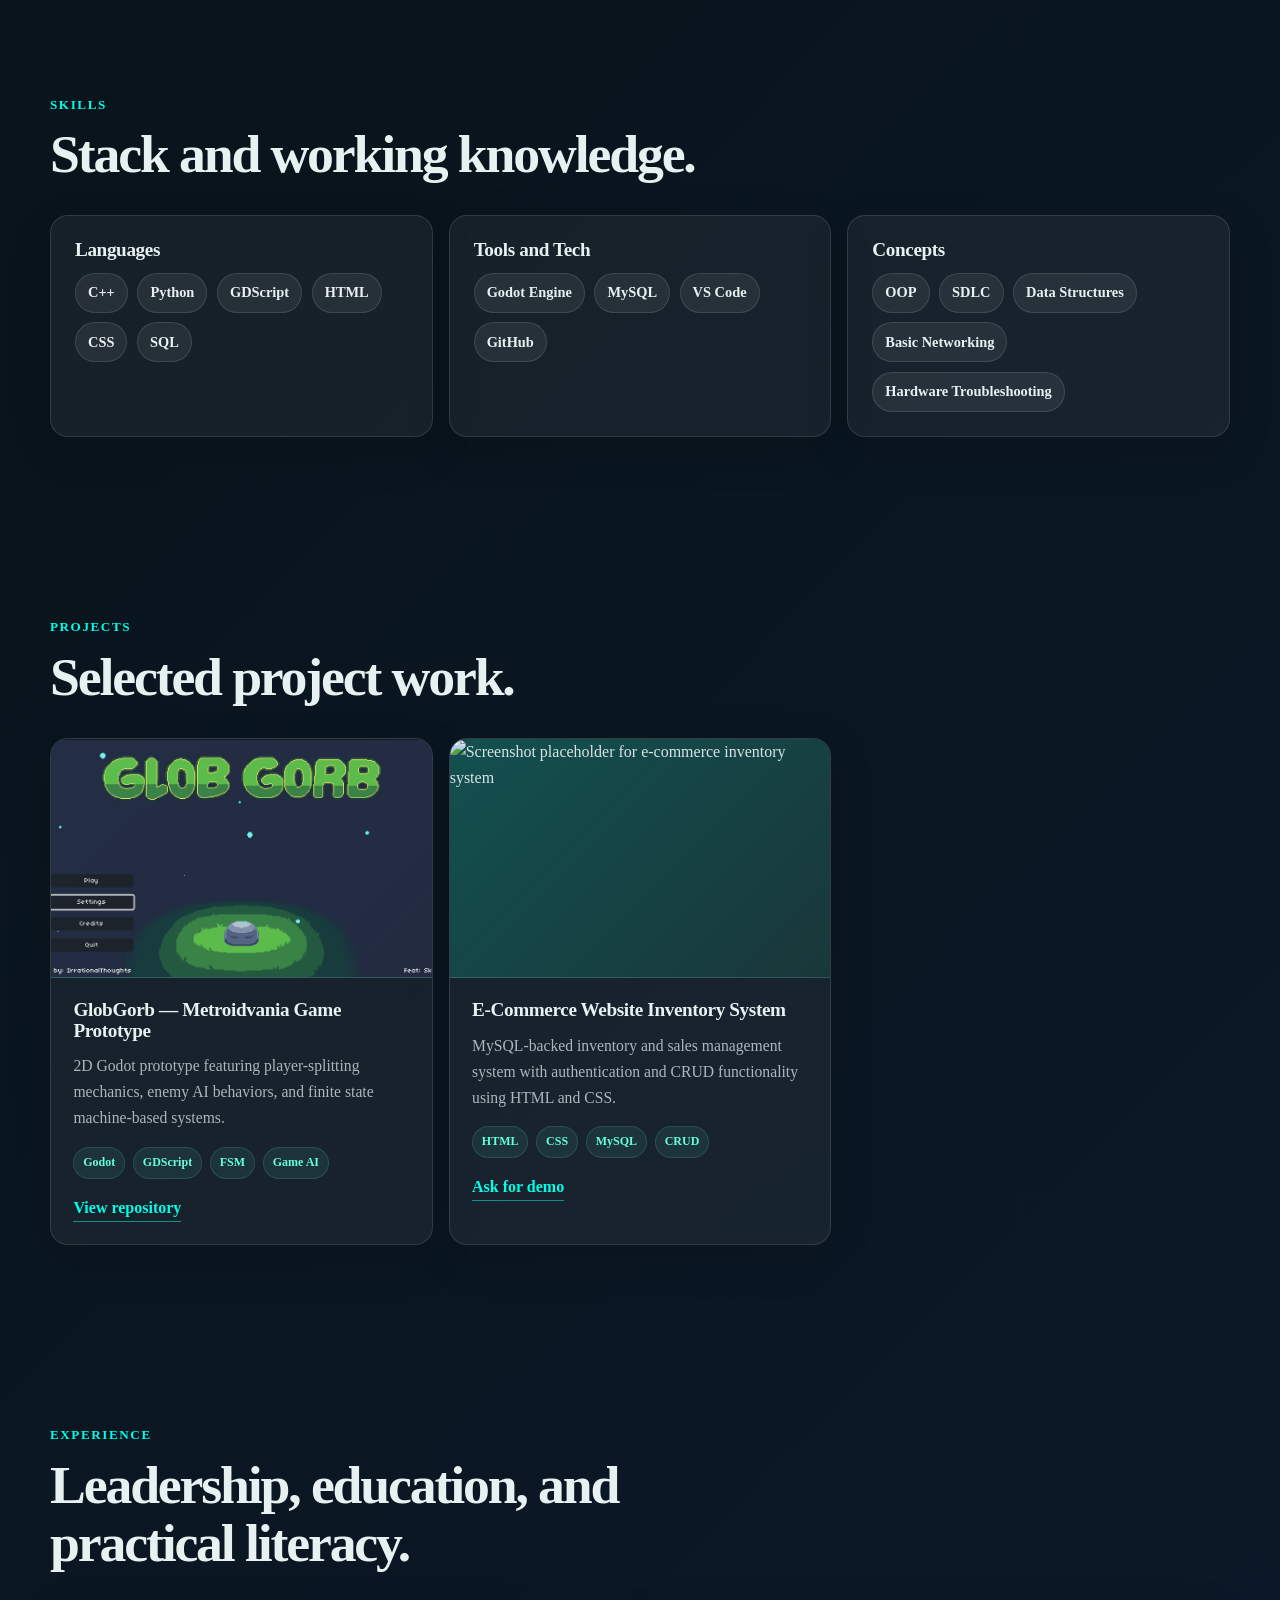
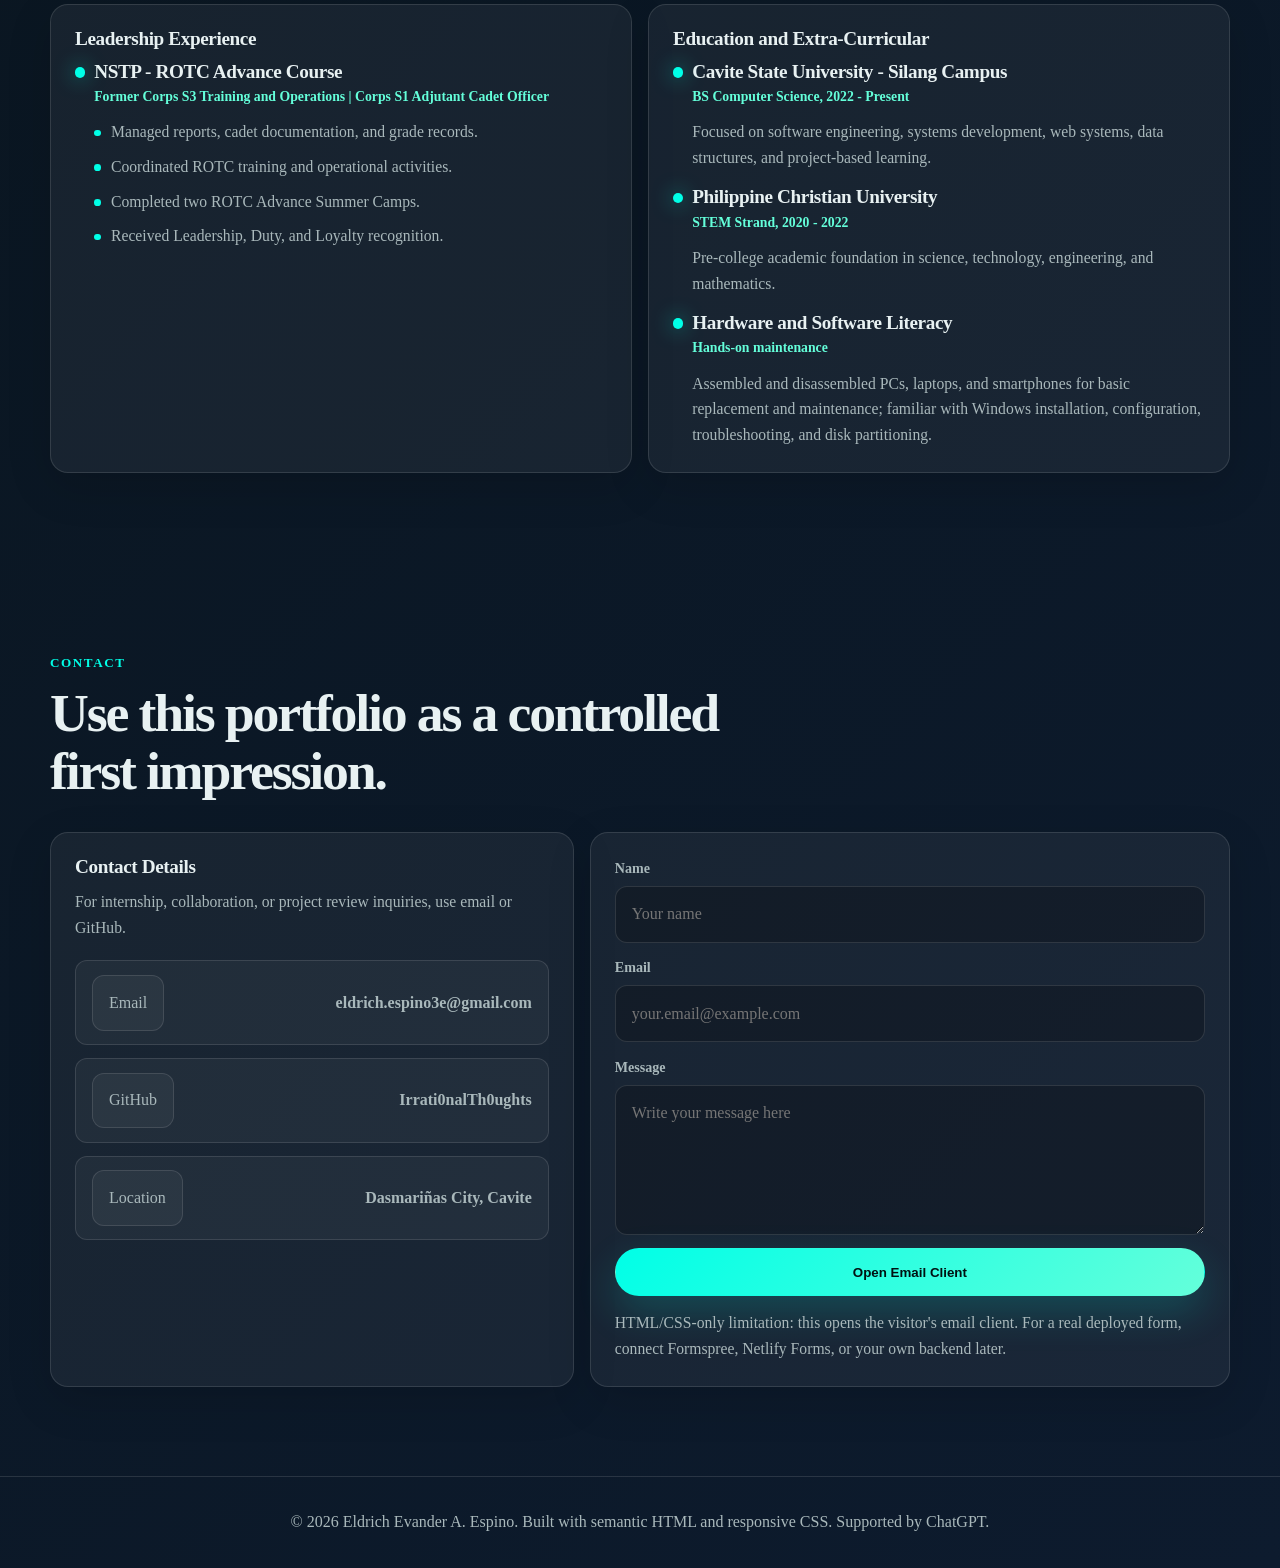
==== commit 0adbfe4a: "Patch Update v2.0.2 Changes: - Experimenting Folder organization and convenience separating files  A" ====
--- a/index.html
+++ b/index.html
@@ -6,6 +6,7 @@
   <meta charset="UTF-8">
   <meta name="viewport" content="width=device-width, initial-scale=1.0">
   <link rel="stylesheet" href="main.css">
+  <script src="script.js"></script>
   <title>Eldrich Espino | Portfolio</title>
 </head>
 
@@ -30,277 +31,33 @@
   </header>
 
   <main id="main">
+    
     <section id="top" class="hero page-shell" aria-label="hero-title">
-      <div>
-        <p class="eyebrow"><span class="status-dot"></span>Software Engineering Intern Candidate</p>
-        <h1 id="hero-title">Eldrich Evander A.<span class="hero-title-accent">Espino</span></h1>
-        <p class="hero-copy">
-          BS Computer Science student focused on software engineering and systems development, with hands on development in Godot game development, MySQL-backed web systems, Python scripting, and hardware troubleshooting.
-        </p>
-        
-        <dive class="hero-actions" aria-label="Portfolio actions">
-          <a href="#projects" class="button button-primary">View Projects</a>
-          <a href="#mailto:eldrich.espino3e@gmail.com" class="button button-secondary">Email me</a>
-          <a href="#https://github.com/irrati0nalthu0ghts" target="_blank" rel="noreferrer" class="button button-secondary">GitHub</a>
-        </dive>
-      </div>
-
-      <aside class="hero-panel" aria-label="Profile summary card">
-        <figure class="profile-frame">
-          <img src="asset\Eldrich_Espino.jpg" alt="Portrait of Eldrich Evander A. Espino" />
-        </figure>
-        <div class="profile-note">
-          <strong>Dasmariñas City, Cavite</strong>
-          <p>Building practical projects across game development, web systems, embedded hardware, and software fundamentals.</p>
-        </div>
-      </aside>
+    </section>
+    
+    <section id="about" class="page-shell" aria-labelledby="about-title">
+    </section>
+    
+    <section id="skills" class="page-shell" aria-labelledby="skills-title">
+    </section>
+    
+    <section id="projects" class="page-shell" aria-labelledby="projects-title">
+    </section>
+    
+    <section id="experience" class="page-shell" aria-labelledby="experience-title">
+    </section>
+    
+    <section id="contact" class="page-shell" aria-labelledby="contact-title">
     </section>
 
-    <section id="about" class="page-shell" aria-labelledby="about-title">
-      <div class="section-heading">
-        <div>
-          <span class="section-label">About</span>
-          <h2 id="about-title">Practical CS student building systems, not just static pages.</h2>
-        </div>
-      </div>
-
-      <div class="about-layout">
-        <article class="card">
-          <h3>Profile</h3>
-          <p>
-            I am a BS Computer Science student at Cavite State University - Silang Campus. My current direction is software engineering, backend fundamentals, and systems-oriented development. I have worked with HTML/CSS, SQL, MySQL, Python, C++, GDScript, and Godot Engine.
-          </p>
-          <div class="metric-row" aria-label="Portfolio highlights">
-            <div class="metric"><strong>3+</strong><span>Major project areas</span></div>
-            <div class="metric"><strong>2022</strong><span>BSCS start year</span></div>
-            <div class="metric"><strong>2</strong><span>ROTC summer camps</span></div>
-          </div>
-        </article>
-
-        <article class="card">
-          <h3>Academic Highlights</h3>
-          <ul>
-            <li>Built foundations in C++, Python, HTML/CSS, and SQL.</li>
-            <li>Developed MySQL-backed web systems with basic backend logic.</li>
-            <li>Studied SDLC methodologies including Agile and Waterfall.</li>
-            <li>Applied data structures, recursion, and object-oriented programming in projects.</li>
-            <li>Developed a 2D game prototype in Godot Engine.</li>
-            <li>Built an RSA cryptography prototype in Python.</li>
-          </ul>
-        </article>
-      </div>
-    </section>
-
-    <section id="skills" class="page-shell" aria-labelledby="skills-title">
-      <div class="section-heading">
-        <div>
-          <span class="section-label">Skills</span>
-          <h2 id="skills-title">Stack and working knowledge.</h2>
-        </div>
-      </div>
-
-      <div class="grid-3">
-        <article class="card">
-          <h3>Languages</h3>
-          <div class="skill-cloud">
-            <span class="chip">C++</span>
-            <span class="chip">Python</span>
-            <span class="chip">GDScript</span>
-            <span class="chip">HTML</span>
-            <span class="chip">CSS</span>
-            <span class="chip">SQL</span>
-          </div>
-        </article>
-
-        <article class="card">
-          <h3>Tools and Tech</h3>
-          <div class="skill-cloud">
-            <span class="chip">Godot Engine</span>
-            <span class="chip">MySQL</span>
-            <span class="chip">VS Code</span>
-            <span class="chip">GitHub</span>
-            <span class="chip">Arduino</span>
-          </div>
-        </article>
-
-        <article class="card">
-          <h3>Concepts</h3>
-          <div class="skill-cloud">
-            <span class="chip">OOP</span>
-            <span class="chip">SDLC</span>
-            <span class="chip">Data Structures</span>
-            <span class="chip">Basic Networking</span>
-            <span class="chip">Hardware Troubleshooting</span>
-          </div>
-        </article>
-      </div>
-    </section>
-
-    <section id="projects" class="page-shell" aria-labelledby="projects-title">
-      <div class="section-heading">
-        <div>
-          <span class="section-label">Projects</span>
-          <h2 id="projects-title">Selected project work.</h2>
-        </div>
-      </div>
-
-      <div class="grid-3">
-        <article class="card project-card">
-          <figure class="project-image">
-            <!-- Replace with your game screenshot: images/globgorb-screenshot.png -->
-            <img src="images/globgorb-placeholder.png" alt="Screenshot placeholder for GlobGorb metroidvania game prototype" />
-          </figure>
-          <div class="project-body">
-            <div>
-              <h3>GlobGorb — Metroidvania Game Prototype</h3>
-              <p>2D Godot prototype featuring player-splitting mechanics, enemy AI behaviors, and finite state machine-based systems.</p>
-            </div>
-            <div class="project-meta">
-              <span class="mini-tag">Godot</span>
-              <span class="mini-tag">GDScript</span>
-              <span class="mini-tag">FSM</span>
-              <span class="mini-tag">Game AI</span>
-            </div>
-            <a class="project-link" href="https://github.com/Irrati0nalTh0ughts/Sacrifice" target="_blank" rel="noreferrer">View repository</a>
-          </div>
-        </article>
-
-        <article class="card project-card">
-          <figure class="project-image">
-            <!-- Replace with your web system screenshot: images/inventory-system.png -->
-            <img src="images/inventory-placeholder.png" alt="Screenshot placeholder for e-commerce inventory system" />
-          </figure>
-          <div class="project-body">
-            <div>
-              <h3>E-Commerce Website Inventory System</h3>
-              <p>MySQL-backed inventory and sales management system with authentication and CRUD functionality using HTML and CSS.</p>
-            </div>
-            <div class="project-meta">
-              <span class="mini-tag">HTML</span>
-              <span class="mini-tag">CSS</span>
-              <span class="mini-tag">MySQL</span>
-              <span class="mini-tag">CRUD</span>
-            </div>
-            <a class="project-link" href="#contact">Ask for demo</a>
-          </div>
-        </article>
-
-        <article class="card project-card">
-          <figure class="project-image">
-            <!-- Replace with your Arduino project photo: images/mini-vault.png -->
-            <img src="images/mini-vault-placeholder.png" alt="Photo placeholder for Arduino mini vault security system" />
-          </figure>
-          <div class="project-body">
-            <div>
-              <h3>Mini Vault Security System</h3>
-              <p>Arduino Uno project with RFID authentication, servo motor access control, LCD messaging, and ultrasonic sensor integration.</p>
-            </div>
-            <div class="project-meta">
-              <span class="mini-tag">Arduino</span>
-              <span class="mini-tag">RFID</span>
-              <span class="mini-tag">Servo</span>
-              <span class="mini-tag">Sensors</span>
-            </div>
-            <a class="project-link" href="#contact">Request details</a>
-          </div>
-        </article>
-      </div>
-    </section>
-
-    <section id="experience" class="page-shell" aria-labelledby="experience-title">
-      <div class="section-heading">
-        <div>
-          <span class="section-label">Experience</span>
-          <h2 id="experience-title">Leadership, education, and practical literacy.</h2>
-        </div>
-      </div>
-
-      <div class="grid-2">
-        <article class="card">
-          <h3>Leadership Experience</h3>
-          <div class="timeline">
-            <div class="timeline-item">
-              <h3>NSTP - ROTC Advance Course</h3>
-              <span>Former Corps S3 Training and Operations | Corps S1 Adjutant Cadet Officer</span>
-              <ul>
-                <li>Managed reports, cadet documentation, and grade records.</li>
-                <li>Coordinated ROTC training and operational activities.</li>
-                <li>Completed two ROTC Advance Summer Camps.</li>
-                <li>Received Leadership, Duty, and Loyalty recognition.</li>
-              </ul>
-            </div>
-          </div>
-        </article>
-
-        <article class="card">
-          <h3>Education and Extra-Curricular</h3>
-          <div class="timeline">
-            <div class="timeline-item">
-              <h3>Cavite State University - Silang Campus</h3>
-              <span>BS Computer Science, 2022 - Present</span>
-              <p>Focused on software engineering, systems development, web systems, data structures, and project-based learning.</p>
-            </div>
-            <div class="timeline-item">
-              <h3>Philippine Christian University</h3>
-              <span>STEM Strand, 2020 - 2022</span>
-              <p>Pre-college academic foundation in science, technology, engineering, and mathematics.</p>
-            </div>
-            <div class="timeline-item">
-              <h3>Hardware and Software Literacy</h3>
-              <span>Hands-on maintenance</span>
-              <p>Assembled and disassembled PCs, laptops, and smartphones for basic replacement and maintenance; familiar with Windows installation, configuration, troubleshooting, and disk partitioning.</p>
-            </div>
-          </div>
-        </article>
-      </div>
-    </section>
-
-    <section id="contact" class="page-shell" aria-labelledby="contact-title">
-      <div class="section-heading">
-        <div>
-          <span class="section-label">Contact</span>
-          <h2 id="contact-title">Use this portfolio as a controlled first impression.</h2>
-        </div>
-      </div>
-
-      <div class="contact-panel">
-        <article class="card">
-          <h3>Contact Details</h3>
-          <p>For internship, collaboration, or project review inquiries, use email or GitHub.</p>
-          <div class="contact-list">
-            <a href="mailto:eldrich.espino3e@gmail.com"><span>Email</span><strong>eldrich.espino3e@gmail.com</strong></a>
-            <a href="https://github.com/Irrati0nalTh0ughts" target="_blank" rel="noreferrer"><span>GitHub</span><strong>Irrati0nalTh0ughts</strong></a>
-            <span><span>Location</span><strong>Dasmariñas City, Cavite</strong></span>
-          </div>
-        </article>
-
-        <article class="card">
-          <form class="contact-form" action="mailto:eldrich.espino3e@gmail.com" method="post" enctype="text/plain">
-            <div class="field-group">
-              <label for="name">Name</label>
-              <input id="name" name="name" type="text" placeholder="Your name" />
-            </div>
-            <div class="field-group">
-              <label for="email">Email</label>
-              <input id="email" name="email" type="email" placeholder="your.email@example.com" />
-            </div>
-            <div class="field-group">
-              <label for="message">Message</label>
-              <textarea id="message" name="message" placeholder="Write your message here"></textarea>
-            </div>
-            <button class="button button-primary" type="submit">Open Email Client</button>
-            <p class="form-note">HTML/CSS-only limitation: this opens the visitor's email client. For a real deployed form, connect Formspree, Netlify Forms, or your own backend later.</p>
-          </form>
-        </article>
-      </div>
-    </section>
   </main>
-
+</body>
+  
   <footer class="site-footer">
     <div class="page-shell">
       <p>© 2026 Eldrich Evander A. Espino. Built with semantic HTML and responsive CSS. Supported by ChatGPT.</p>
     </div>
   </footer>
-</body>
-
-</html>+  
+  
+  </html>
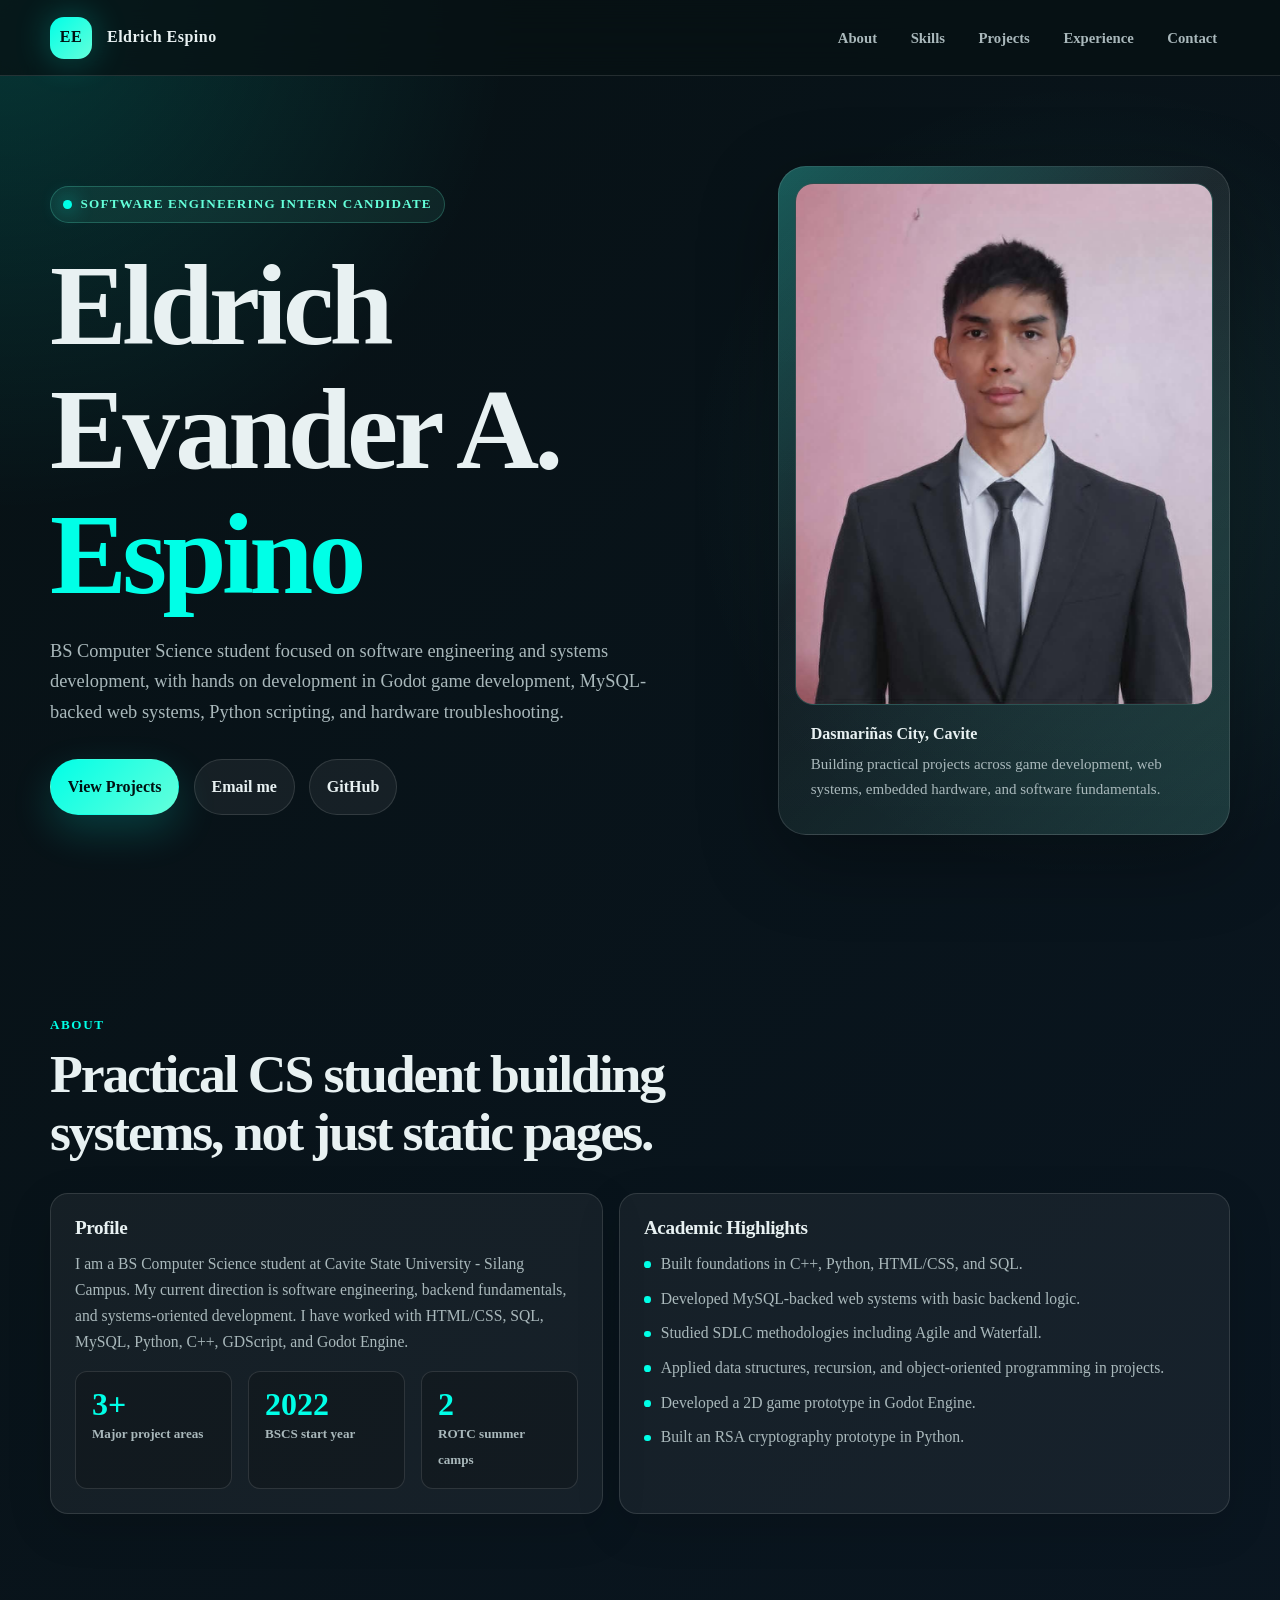
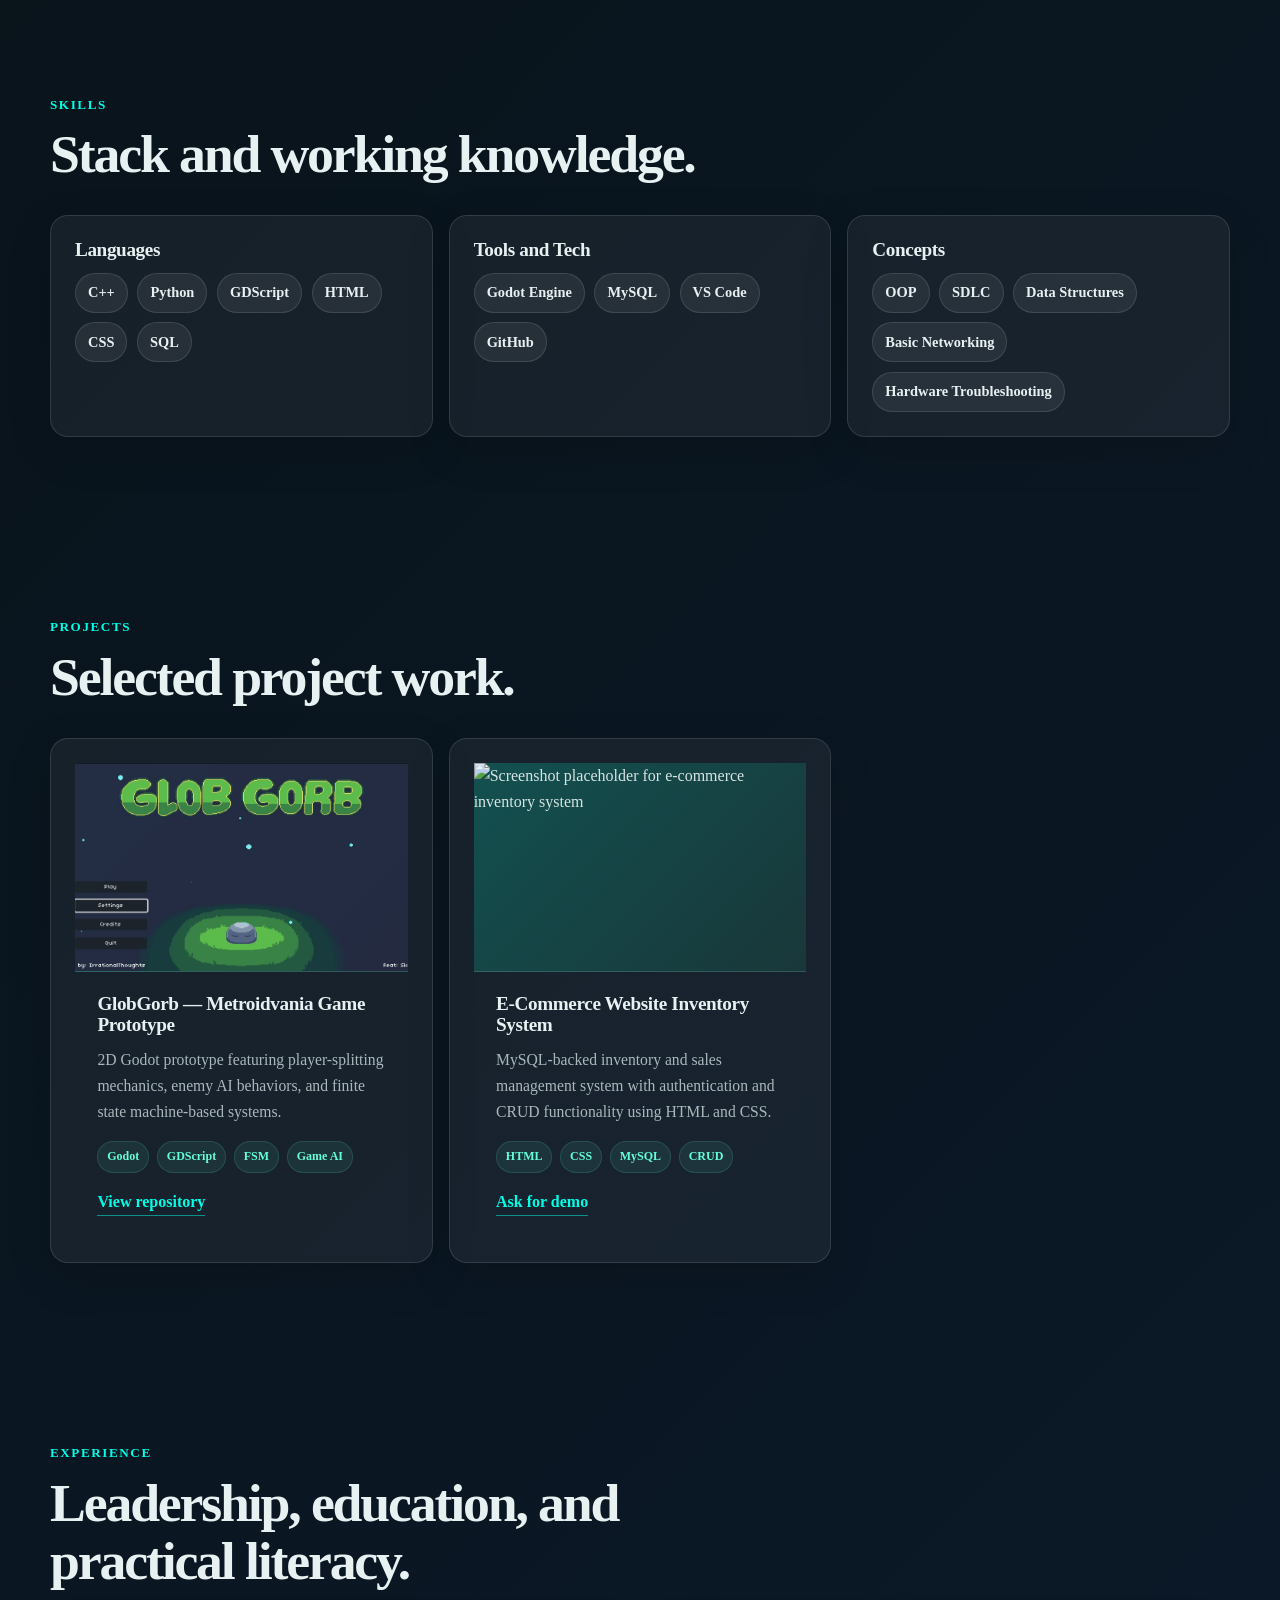
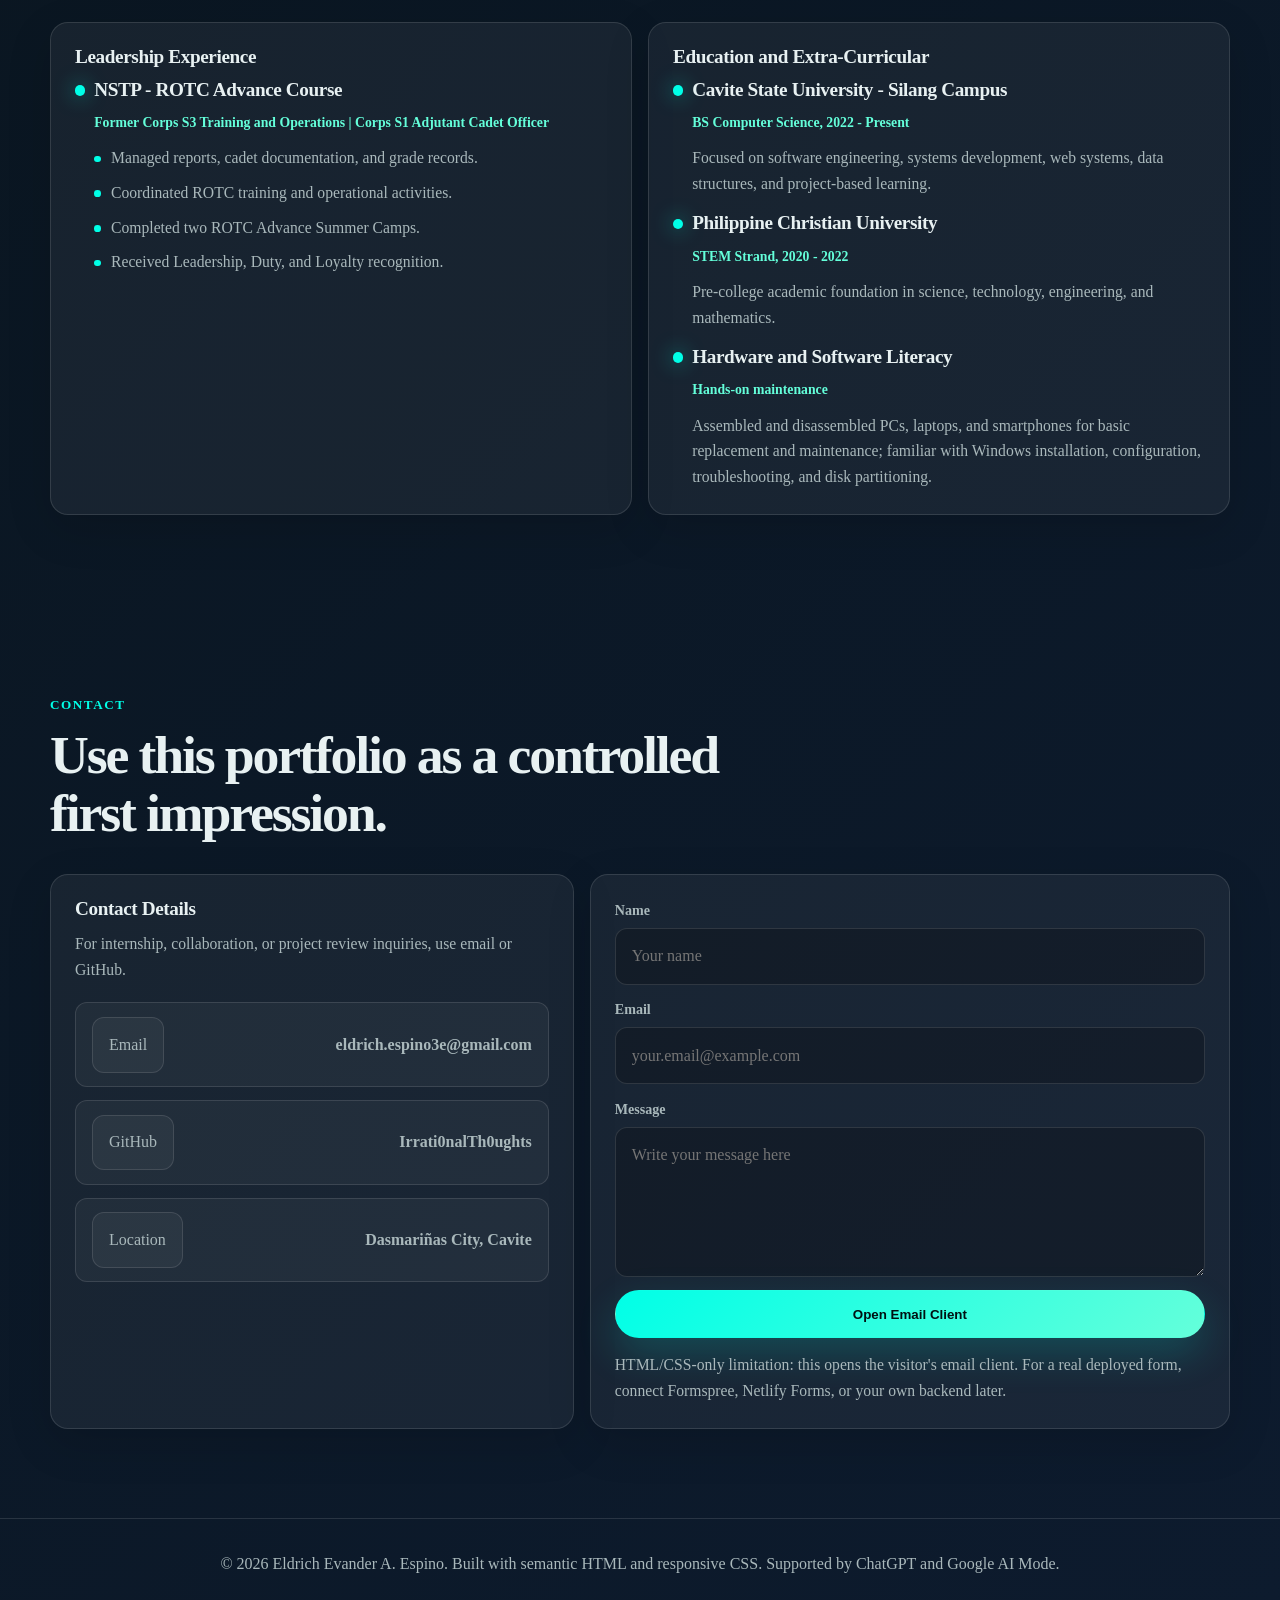
==== commit 9aec0878: "Patch Update v2.0.3 Changes: - Better File & Folder management - Separated CSS into Architecture Typ" ====
--- a/index.html
+++ b/index.html
@@ -5,8 +5,11 @@
 <head>
   <meta charset="UTF-8">
   <meta name="viewport" content="width=device-width, initial-scale=1.0">
-  <link rel="stylesheet" href="main.css">
-  <script src="script.js"></script>
+  <link rel="stylesheet" href="CSS/globals.css">
+  <link rel="stylesheet" href="CSS/sections.css">
+  <link rel="stylesheet" href="CSS/hero.css">
+  <link rel="stylesheet" href="CSS/layout.css">
+  <script src="htmlFetchAPI.js"></script>
   <title>Eldrich Espino | Portfolio</title>
 </head>
 
@@ -32,7 +35,7 @@
 
   <main id="main">
     
-    <section id="top" class="hero page-shell" aria-label="hero-title">
+    <section id="top" class="hero page-shell" aria-labelledby="hero-title">
     </section>
     
     <section id="about" class="page-shell" aria-labelledby="about-title">
@@ -55,7 +58,7 @@
   
   <footer class="site-footer">
     <div class="page-shell">
-      <p>© 2026 Eldrich Evander A. Espino. Built with semantic HTML and responsive CSS. Supported by ChatGPT.</p>
+      <p>© 2026 Eldrich Evander A. Espino. Built with semantic HTML and responsive CSS. Supported by ChatGPT and Google AI Mode.</p>
     </div>
   </footer>
   
--- a/CSS/globals.css
+++ b/CSS/globals.css
@@ -0,0 +1,106 @@
+/* 1. FONT IMPORT (Moved to the very top as required by CSS) */
+@import url('https://googleapis.com');
+
+/* 2. DESIGN TOKENS */
+:root {
+  --bg: #071114;
+  --bg-soft: #0d1b2e;
+  --surface: #102326;
+  --surface-2: #162f33;
+  --line: rgba(217, 217, 217, 0.14);
+  --text: #e8f1f2;
+  --muted: #a9b8bb;
+  --accent: #00ffe7;
+  --accent-2: #64ffda;
+  --warning: #ffd166;
+  --shadow: 0 24px 80px rgba(0,0,0,.32);
+  --radius-lg: 28px;
+  --radius-md: 18px;
+  --radius-sm: 12px;
+  --max-width: 1180px;
+  --header-height: 76px;
+}
+
+/* 3. GLOBAL RESET */
+* {
+  margin: 0;
+  padding: 0;
+  box-sizing: border-box;
+}
+
+html {
+  scroll-behavior: smooth;
+  scroll-padding-top: calc(var(--header-height) + 24px);
+}
+
+body {
+  min-height: 100vh;
+  font-family: Poppins;
+  color: var(--text);
+  background:
+    radial-gradient(circle at top left, rgba(0, 255, 231, .16), transparent 32rem),
+    radial-gradient(circle at 85% 10%, rgba(100, 255, 218, .09), transparent 25rem),
+    linear-gradient(135deg, var(--bg), var(--bg-soft));
+  line-height: 1.65;
+  overflow-x: hidden;
+}
+
+/* 4. BASE ELEMENT STYLES */
+img {
+  display: block;
+  max-width: 100%;
+  height: auto;
+}
+
+a {
+  color: inherit;
+  text-decoration: none;
+}
+
+ul {
+  list-style: none;
+}
+
+h1, h2, h3 {
+  line-height: 1.08;
+  letter-spacing: -0.04em;
+}
+
+section {
+  padding: clamp(3.5rem, 7vw, 6rem) 0;
+}
+
+:focus-visible {
+  outline: 3px solid rgba(0, 255, 231, 0.75);
+  outline-offset: 4px;
+}
+
+/* 5. FORM ELEMENT BASES */
+label {
+  color: var(--muted);
+  font-size: 0.88rem;
+  font-weight: 800;
+}
+
+input, textarea {
+  width: 100%;
+  padding: 0.9rem 1rem;
+  color: var(--text);
+  background: rgba(0, 0, 0, 0.22);
+  border: 1px solid var(--line);
+  border-radius: var(--radius-sm);
+  font: inherit;
+}
+
+input:focus, textarea:focus {
+  border-color: var(--accent);
+  outline: none;
+  box-shadow: 0 0 0 4px rgba(0, 255, 231, 0.12);
+}
+
+textarea {
+  min-height: 150px;
+  resize: vertical;
+}
+
+@import url('https://fonts.googleapis.com/css2?family=Inter:ital,opsz,wght@0,14..32,100..900;1,14..32,100..900&family=Poppins:ital,wght@0,100;0,200;0,300;0,400;0,500;0,600;0,700;0,800;0,900;1,100;1,200;1,300;1,400;1,500;1,600;1,700;1,800;1,900&display=swap');
--- a/CSS/sections.css
+++ b/CSS/sections.css
@@ -0,0 +1,191 @@
+/* ABOUT SECTION LAYOUT */
+.about-layout {
+  display: grid;
+  grid-template-columns: minmax(0, 0.95fr) minmax(300px, 1.05fr);
+  gap: 1rem;
+}
+
+.metric-row {
+  display: grid;
+  grid-template-columns: repeat(3, 1fr);
+  gap: 1rem;
+  margin-top: 1rem;
+}
+
+.metric {
+  padding: 1rem;
+  border: 1px solid var(--line);
+  border-radius: var(--radius-sm);
+  background: rgba(0, 0, 0, 0.18);
+}
+
+.metric strong {
+  display: block;
+  color: var(--accent);
+  font-size: clamp(1.4rem, 3vw, 2rem);
+  line-height: 1;
+}
+
+.metric span {
+  color: var(--muted);
+  font-size: 0.82rem;
+  font-weight: 700;
+}
+
+/* SKILLS SECTION CLOUD */
+.skill-cloud {
+  display: flex;
+  flex-wrap: wrap;
+  gap: 0.6rem;
+}
+
+.chip {
+  display: inline-flex;
+  align-items: center;
+  min-height: 36px;
+  padding: 0.45rem 0.75rem;
+  color: var(--text);
+  background: rgba(255, 255, 255, 0.07);
+  border: 1px solid var(--line);
+  border-radius: 999px;
+  font-size: 0.9rem;
+  font-weight: 800;
+}
+
+/* PROJECTS DETAILED CARDS */
+.project-card {
+  overflow: hidden;
+  padding: 0;
+}
+
+.project-image {
+  position: relative;
+  overflow: hidden;
+  border-bottom: 1px solid var(--line);
+  background: linear-gradient(135deg, rgba(0, 255, 231, 0.16), rgba(100, 255, 218, 0.04)), var(--surface-2);
+}
+
+.project-image img {
+  width: 100%;
+  aspect-ratio: 16/10;
+  object-fit: cover;
+  opacity: 0.92;
+  transition: transform 0.3s ease;
+}
+
+.project-card:hover .project-image img {
+  transform: scale(1.035);
+}
+
+.project-body {
+  display: grid;
+  gap: 1rem;
+  padding: clamp(1rem, 2.2vw, 1.4rem);
+}
+
+.project-meta {
+  display: flex;
+  flex-wrap: wrap;
+  gap: 0.5rem;
+}
+
+.mini-tag {
+  padding: 0.3rem 0.55rem;
+  color: var(--accent-2);
+  background: rgba(100, 255, 218, 0.08);
+  border: 1px solid rgba(100, 255, 218, 0.14);
+  border-radius: 999px;
+  font-size: 0.75rem;
+  font-weight: 900;
+}
+
+.project-link {
+  width: fit-content;
+  color: var(--accent);
+  font-weight: 900;
+  border-bottom: 1px solid rgba(0, 255, 231, 0.5);
+}
+
+/* EXPERIENCE TIMELINE GRID */
+.timeline {
+  display: grid;
+  gap: 1rem;
+}
+
+.timeline-item {
+  position: relative;
+  padding-left: 1.2rem;
+}
+
+.timeline-item::before {
+  content: "";
+  position: absolute;
+  left: 0;
+  top: 0.35rem;
+  width: 0.65rem;
+  height: 0.65rem;
+  background: var(--accent);
+  border-radius: 50%;
+  box-shadow: 0 0 20px rgba(0, 255, 231, 0.6);
+}
+
+.timeline-item h3 {
+  margin-bottom: 0.25rem;
+}
+
+.timeline-item span {
+  display: block;
+  margin-bottom: 0.65rem;
+  color: var(--accent-2);
+  font-size: 0.86rem;
+  font-weight: 900;
+}
+
+/* CONTACT CONTAINER MODULE */
+.contact-panel {
+  display: grid;
+  grid-template-columns: minmax(0, 0.9fr) minmax(300px, 1.1fr);
+  gap: 1rem;
+  align-items: stretch;
+}
+
+.contact-list {
+  display: grid;
+  gap: 0.8rem;
+  margin-top: 1.2rem;
+}
+
+.contact-list a,
+.contact-list span {
+  display: flex;
+  align-items: center;
+  justify-content: space-between;
+  gap: 1rem;
+  padding: 0.85rem 1rem;
+  color: var(--muted);
+  border: 1px solid var(--line);
+  border-radius: var(--radius-sm);
+  background: rgba(255, 255, 255, 0.045);
+}
+
+.contact-list a:hover,
+.contact-list a:focus-visible {
+  color: var(--text);
+  border-color: rgba(0, 255, 231, 0.45);
+  outline: none;
+}
+
+.contact-form {
+  display: grid;
+  gap: 0.85rem;
+}
+
+.field-group {
+  display: grid;
+  gap: 0.35rem;
+}
+
+.form-note {
+  color: var(--muted);
+  font-size: 0.85rem;
+}
--- a/CSS/hero.css
+++ b/CSS/hero.css
@@ -0,0 +1,136 @@
+.hero {
+  min-height: calc(100vh - var(--header-height));
+  display: grid;
+  grid-template-columns: minmax(0, 1.18fr) minmax(280px, .82fr);
+  align-items: center;
+  gap: clamp(2rem, 6vw, 5rem);
+  padding: clamp(4rem, 7vw, 7rem) 0;
+}
+
+h1 {
+  max-width: 12ch;
+  font-size: clamp(3rem, 9vw, 7.2rem);
+  margin-bottom: 1.25rem;
+}
+
+.eyebrow {
+  width: fit-content;
+  display: inline-flex;
+  align-items: center;
+  gap: 0.55rem;
+  margin-bottom: 1.25rem;
+  padding: 0.42rem 0.75rem;
+  color: var(--accent-2);
+  background: rgba(100, 255, 218, 0.08);
+  border: 1px solid rgba(100, 255, 218, 0.22);
+  border-radius: 999px;
+  font-size: 0.82rem;
+  font-weight: 800;
+  text-transform: uppercase;
+  letter-spacing: 0.09em;
+}
+
+.status-dot {
+  width: 0.55rem;
+  aspect-ratio: 1;
+  background: var(--accent);
+  border-radius: 50%;
+  box-shadow: 0 0 20px var(--accent);
+}
+
+.hero-title-accent {
+  display: block;
+  color: var(--accent);
+}
+
+.hero-copy {
+  max-width: 68ch;
+  color: var(--muted);
+  font-size: clamp(1rem, 1.5vw, 1.15rem);
+}
+
+.hero-actions {
+  display: flex;
+  flex-wrap: wrap;
+  gap: 0.9rem;
+  margin-top: 2rem;
+}
+
+/* BUTTONS */
+.button {
+  display: inline-flex;
+  align-items: center;
+  justify-content: center;
+  min-height: 48px;
+  padding: 0.85rem 1.05rem;
+  border-radius: 999px;
+  border: 1px solid transparent;
+  font-weight: 900;
+  transition: transform 0.2s ease, border-color 0.2s ease, background 0.2s ease;
+}
+
+.button:hover,
+.button:focus-visible {
+  transform: translateY(-2px);
+  outline: none;
+}
+
+.button-primary {
+  color: #001111;
+  background: linear-gradient(135deg, var(--accent), var(--accent-2));
+  box-shadow: 0 16px 40px rgba(0, 255, 231, 0.18);
+}
+
+.button-secondary {
+  color: var(--text);
+  background: rgba(255, 255, 255, 0.06);
+  border-color: var(--line);
+}
+
+/* ASIDE PANEL WRAPPERS */
+.hero-panel {
+  position: relative;
+  padding: 1rem;
+  border: 1px solid var(--line);
+  border-radius: var(--radius-lg);
+  background: linear-gradient(180deg, rgba(255, 255, 255, 0.08), rgba(255, 255, 255, 0.03));
+  box-shadow: var(--shadow);
+}
+
+.hero-panel::before {
+  content: "";
+  position: absolute;
+  inset: -1px;
+  z-index: -1;
+  border-radius: inherit;
+  background: linear-gradient(135deg, rgba(0, 255, 231, 0.5), transparent 40%, rgba(100, 255, 218, 0.25));
+  opacity: 0.5;
+}
+
+.profile-frame {
+  overflow: hidden;
+  border-radius: calc(var(--radius-lg) - 0.6rem);
+  background: linear-gradient(135deg, rgba(0, 255, 231, 0.14), rgba(100, 255, 218, 0.04)), var(--surface);
+  border: 1px solid var(--line);
+}
+
+.profile-frame img {
+  width: 100%;
+  aspect-ratio: 4/5;
+  object-fit: cover;
+}
+
+.profile-note {
+  padding: 1rem;
+}
+
+.profile-note strong {
+  display: block;
+  margin-bottom: 0.3rem;
+  font-size: 1rem;
+}
+
+.profile-note p {
+  color: var(--muted);
+  font-size: 0.94rem;
+}
--- a/CSS/layout.css
+++ b/CSS/layout.css
@@ -0,0 +1,175 @@
+/* GLOBAL UTILITIES */
+.page-shell {
+  width: min(100% - 2rem, var(--max-width));
+  margin-inline: auto;
+}
+
+.skip-link {
+  position: absolute;
+  left: 1rem;
+  top: -4rem;
+  z-index: 1000;
+  padding: 0.75rem 1rem;
+  color: #001111;
+  background: var(--accent);
+  border-radius: 999px;
+  font-weight: 800;
+  transition: top 0.2s ease;
+}
+
+.skip-link:focus {
+  top: 1rem;
+}
+
+/* MAIN HEADERS & FOOTERS */
+.site-header {
+  position: sticky;
+  top: 0;
+  z-index: 100;
+  min-height: var(--header-height);
+  display: flex;
+  align-items: center;
+  border-bottom: 1px solid var(--line);
+  background: rgba(7, 17, 20, 0.78);
+  backdrop-filter: blur(18px);
+}
+
+.nav-bar {
+  width: min(100% - 2rem, var(--max-width));
+  margin-inline: auto;
+  display: flex;
+  align-items: center;
+  justify-content: space-between;
+  gap: 1rem;
+}
+
+.brand {
+  display: inline-flex;
+  align-items: center;
+  gap: 15px;
+  font-weight: 900;
+  letter-spacing: .5px;
+}
+
+.brand-mark {
+  width: 42px;
+  aspect-ratio: 1;
+  display: grid;
+  place-items: center;
+  color: #001111;
+  background: linear-gradient(135deg, var(--accent), var(--accent-2));
+  border-radius: 14px;
+  box-shadow: 0 0 35px rgba(0,255,231,.28);
+}
+
+.nav-links {
+  display: flex;
+  align-items: center;
+  justify-content: flex-end;
+  gap: 8px;
+}
+
+.nav-links a {
+  padding: .55rem .8rem;
+  color: var(--muted);
+  border-radius: 999px;
+  font-size: .92rem;
+  font-weight: 700;
+  transition: color .2s ease, background .2s ease;
+}
+
+.nav-links a:hover,
+.nav-links a:focus-visible {
+  color: var(--text);
+  background: rgba(255, 255, 255, .08);
+  outline: none;
+}
+
+.site-footer {
+  padding: 2rem 0;
+  color: var(--muted);
+  border-top: 1px solid var(--line);
+  text-align: center;
+}
+
+/* SHARED SECTION DESIGN LAYOUTS */
+.section-heading {
+  display: grid;
+  grid-template-columns: minmax(0, 0.78fr) minmax(280px, 0.22fr);
+  gap: 2rem;
+  align-items: end;
+  margin-bottom: 2rem;
+}
+
+.section-heading h2 {
+  font-size: clamp(2rem, 4.2vw, 4rem);
+}
+
+.section-heading p {
+  color: var(--muted);
+}
+
+.section-label {
+  display: block;
+  margin-bottom: 0.6rem;
+  color: var(--accent);
+  font-size: 0.82rem;
+  font-weight: 900;
+  letter-spacing: 0.12em;
+  text-transform: uppercase;
+}
+
+/* RESPONSIVE LAYOUT GRIDS */
+.grid-2 {
+  display: grid;
+  grid-template-columns: repeat(2, minmax(0, 1fr));
+  gap: 1rem;
+}
+
+.grid-3 {
+  display: grid;
+  grid-template-columns: repeat(3, minmax(0, 1fr));
+  gap: 1rem;
+}
+
+.card {
+  height: 100%;
+  padding: clamp(1.1rem, 2.2vw, 1.5rem);
+  border: 1px solid var(--line);
+  border-radius: var(--radius-md);
+  background: rgba(255, 255, 255, 0.055);
+  box-shadow: 0 14px 45px rgba(0, 0, 0, 0.14);
+}
+
+.card h3 {
+  margin-bottom: 0.75rem;
+  font-size: 1.2rem;
+  letter-spacing: -0.02em;
+}
+
+.card p,
+.card li {
+  color: var(--muted);
+  font-size: 0.98rem;
+}
+
+.card ul {
+  display: grid;
+  gap: 0.55rem;
+}
+
+.card li {
+  position: relative;
+  padding-left: 1.05rem;
+}
+
+.card li::before {
+  content: "";
+  position: absolute;
+  left: 0;
+  top: 0.65em;
+  width: 0.42rem;
+  height: 0.42rem;
+  background: var(--accent);
+  border-radius: 50%;
+}
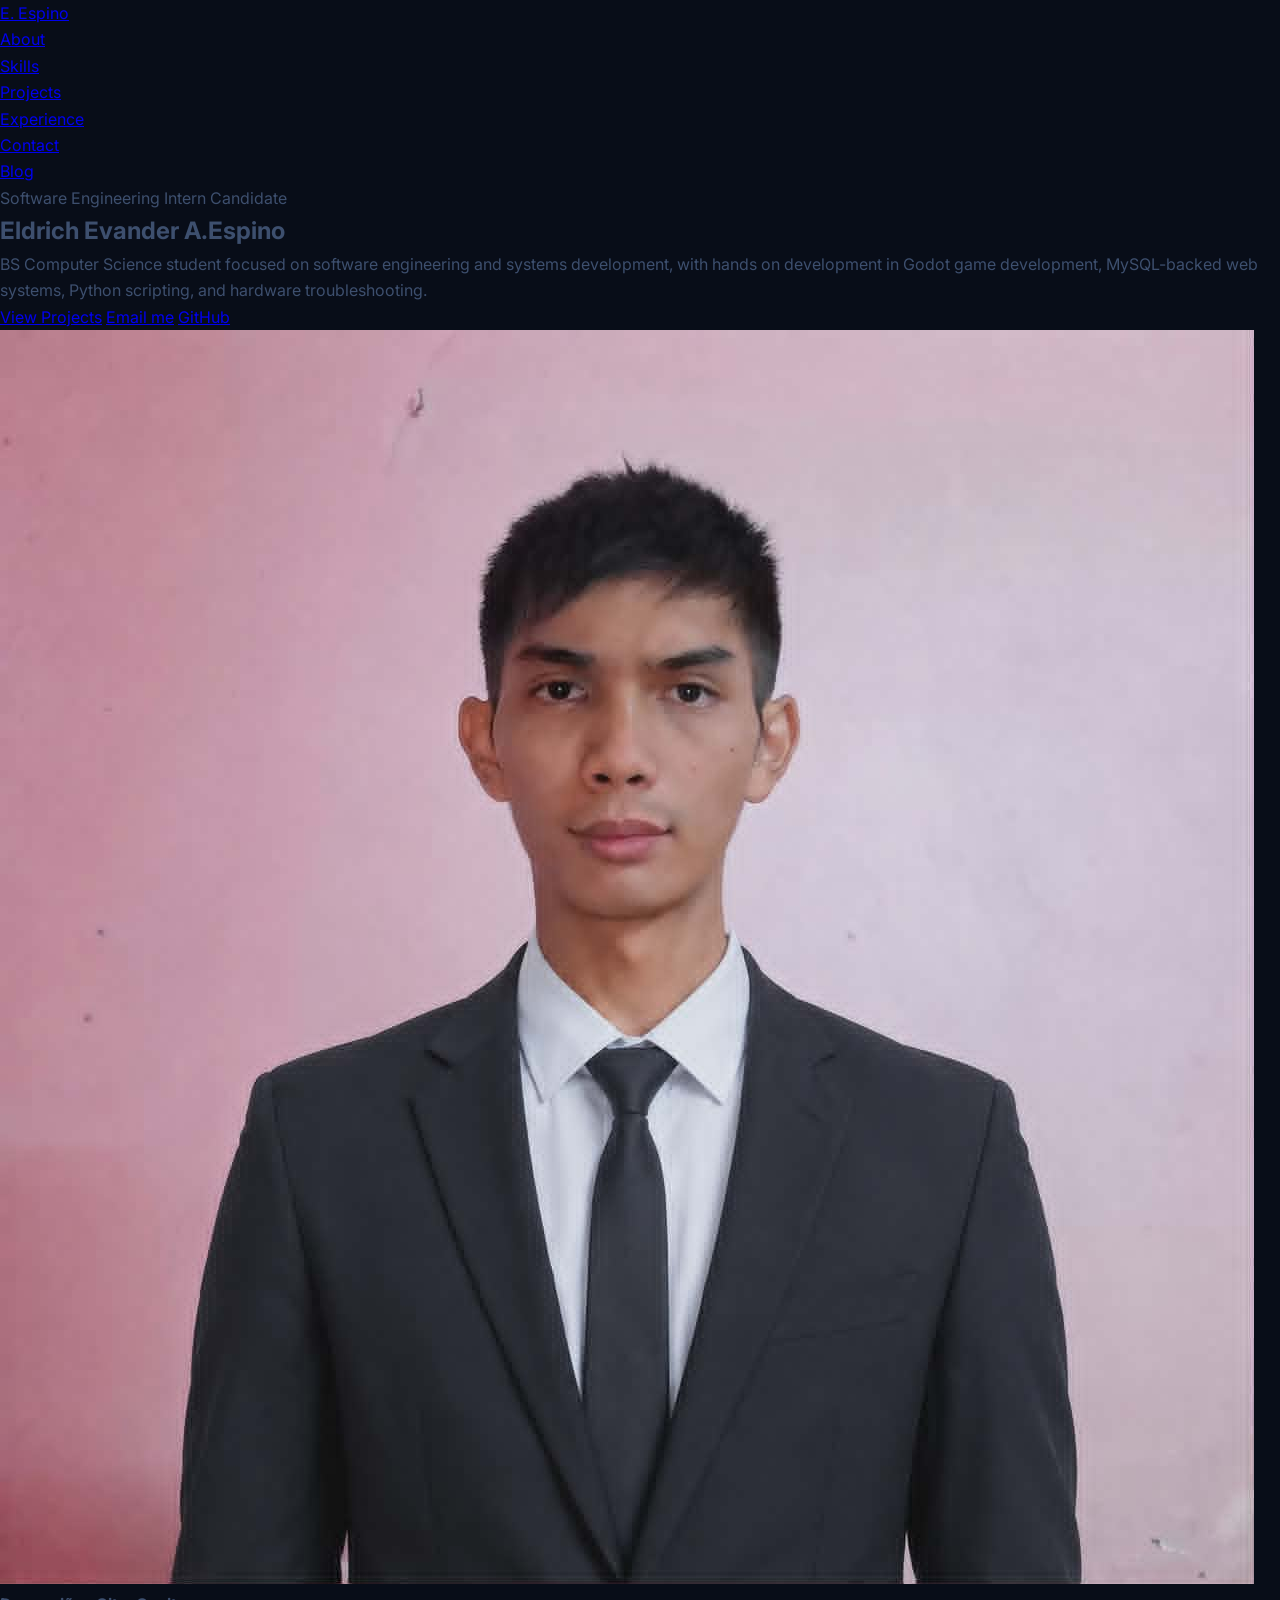
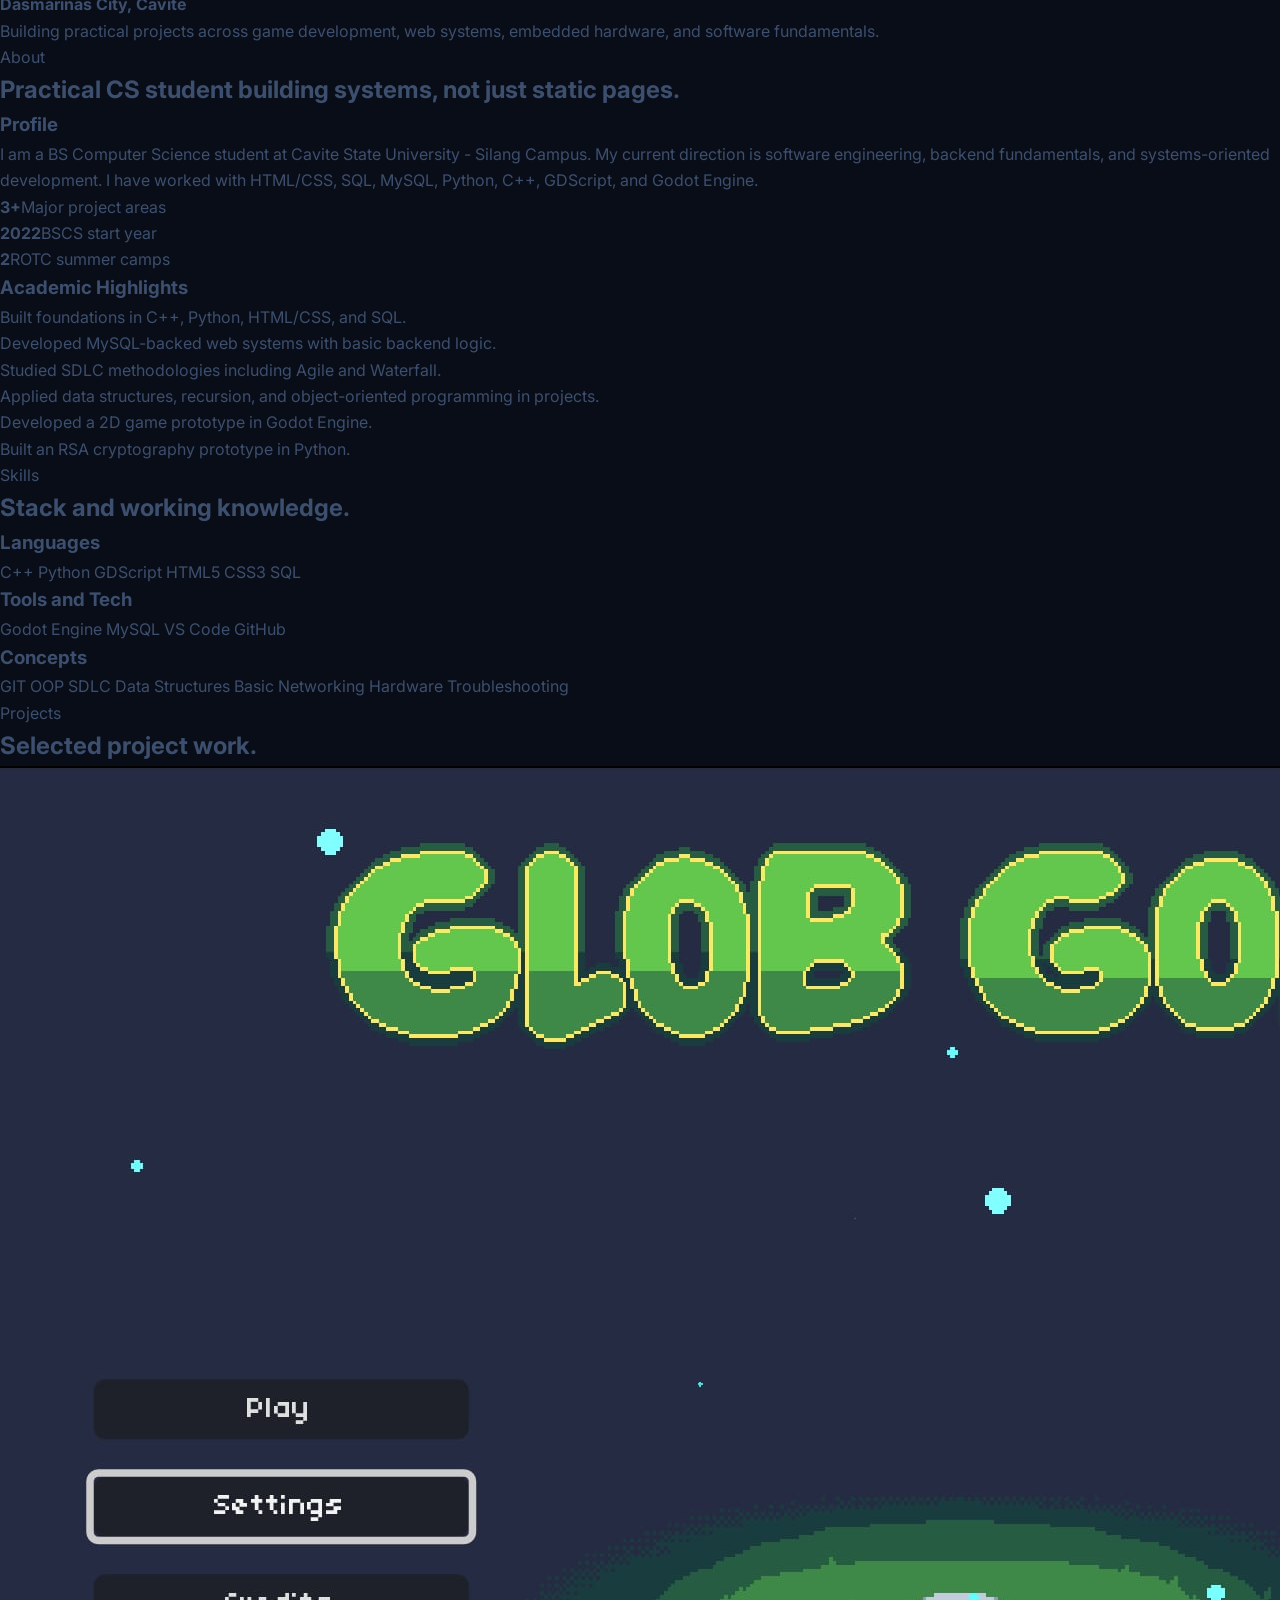
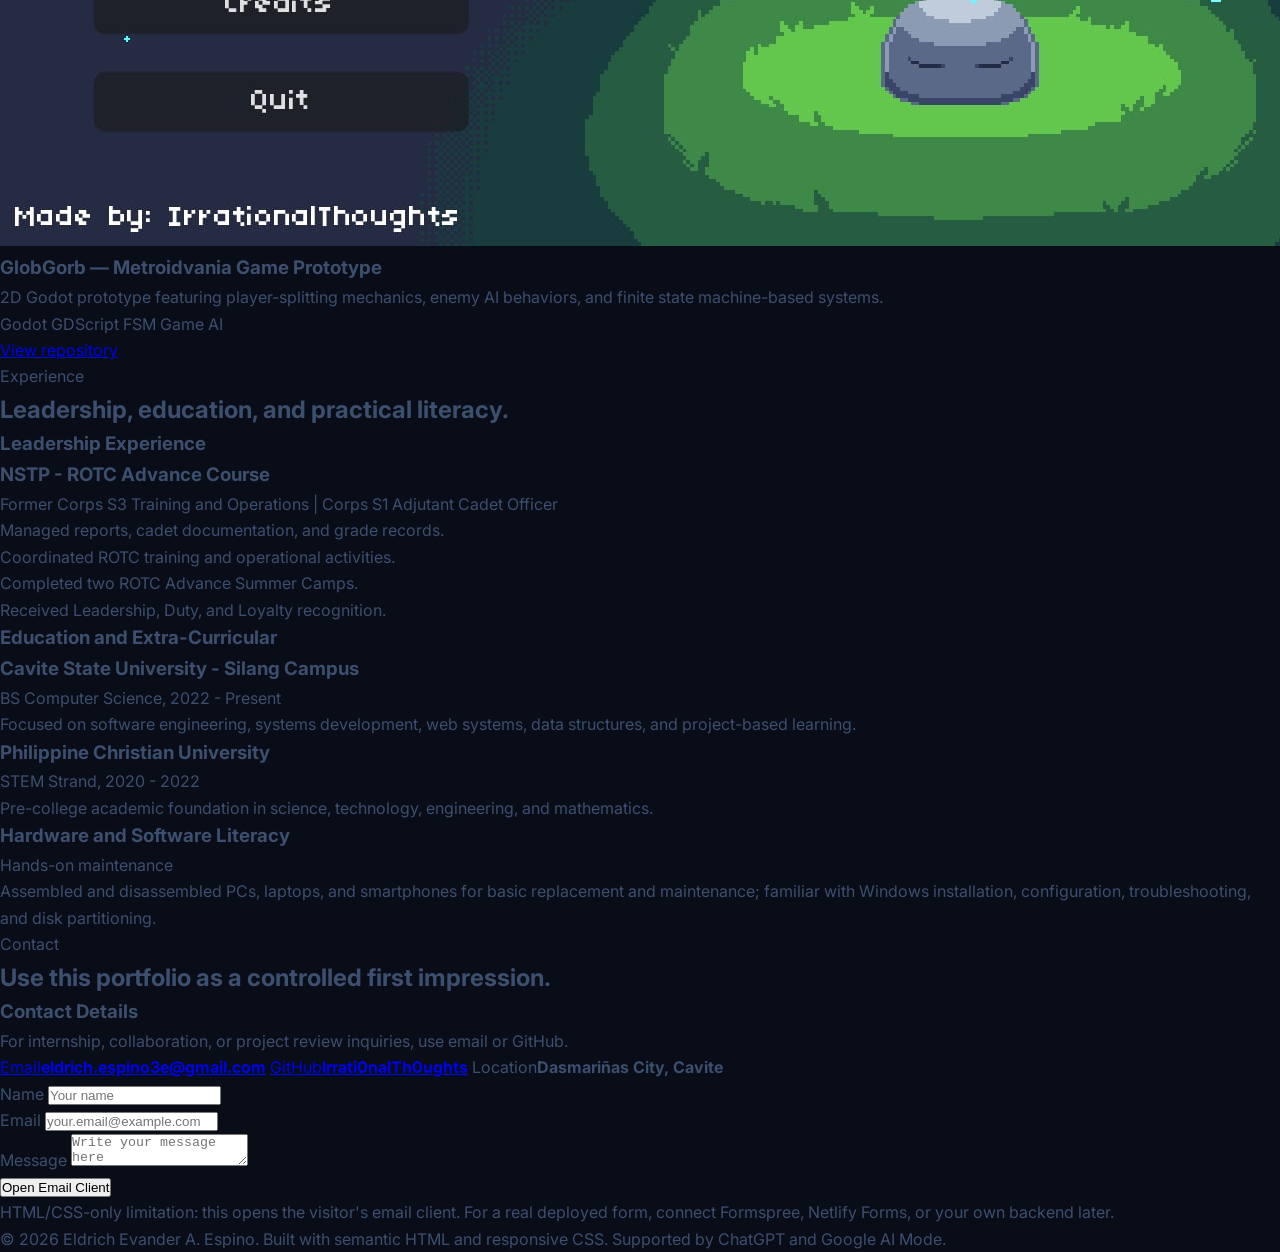
==== commit f9e11682: "Start a New Changes: - Removed all old CSS and ratained a few similar HTML semantic Layout to   prep" ====
--- a/index.html
+++ b/index.html
@@ -1,60 +1,69 @@
 <!DOCTYPE html>
 <html lang="en">
+  
+  
+  <head>
+    <meta charset="UTF-8">
+    <meta name="viewport" content="width=device-width, initial-scale=1.0">
+    
+    <!-- defer loads html and DOM first before script (=better performance) -->
+    <script src="htmlFetchAPI.js" defer></script>
+    <link rel="stylesheet" href="CSS/globals.css">
+    <link rel="stylesheet" href="CSS/sections.css">
+    <link rel="stylesheet" href="CSS/hero.css">
+    <link rel="stylesheet" href="CSS/layout.css">
 
+    <link rel="preconnect" href="https://fonts.googleapis.com">
+    <link rel="preconnect" href="https://fonts.gstatic.com" crossorigin>
+    <link
+      href="https://fonts.googleapis.com/css2?family=Inter:wght@400;500;700&display=swap"
+      rel="stylesheet"
+    >
 
-<head>
-  <meta charset="UTF-8">
-  <meta name="viewport" content="width=device-width, initial-scale=1.0">
-  <link rel="stylesheet" href="CSS/globals.css">
-  <link rel="stylesheet" href="CSS/sections.css">
-  <link rel="stylesheet" href="CSS/hero.css">
-  <link rel="stylesheet" href="CSS/layout.css">
-  <script src="htmlFetchAPI.js"></script>
-  <title>Eldrich Espino | Portfolio</title>
-</head>
+    <title>Eldrich Espino | Portfolio</title>
+  </head>
+  
+  <body>
 
-<body>
-
-  <a href="#main" class="skip-link">Skip to main content</a>
-
-  <header class="site-header">
-    <nav class="nav-bar" aria-label="Primary navigation">
-      <a href="#top" class="brand" aria-label="Eldrich Espino portfolio home">
-        <span class="brand-mark">EE</span>
-        <span>Eldrich Espino</span>
-      </a>
-      <ul class="nav-links">
-        <li><a href="#about">About</a></li>
-        <li><a href="#skills">Skills</a></li>
-        <li><a href="#projects">Projects</a></li>
-        <li><a href="#experience">Experience</a></li>
-        <li><a href="#contact">Contact</a></li>
-      </ul>
-    </nav>
-  </header>
-
-  <main id="main">
+    <header class="site-header">
+      <nav class="nav-bar" aria-label="Primary navigation">
+        <a href="#top" class="brand" aria-label="Eldrich Espino portfolio home">
+          <span class="brand-mark">E.</span>
+          <span>Espino</span>
+        </a>
+        <ul class="nav-links">
+          <li><a href="#about">About</a></li>
+          <li><a href="#skills">Skills</a></li>
+          <li><a href="#projects">Projects</a></li>
+          <li><a href="#experience">Experience</a></li>
+          <li><a href="#contact">Contact</a></li>
+          <li><a href="#blog">Blog</a></li>
+        </ul>
+      </nav>
+    </header>
     
-    <section id="top" class="hero page-shell" aria-labelledby="hero-title">
-    </section>
-    
-    <section id="about" class="page-shell" aria-labelledby="about-title">
-    </section>
-    
-    <section id="skills" class="page-shell" aria-labelledby="skills-title">
-    </section>
-    
-    <section id="projects" class="page-shell" aria-labelledby="projects-title">
-    </section>
-    
-    <section id="experience" class="page-shell" aria-labelledby="experience-title">
-    </section>
-    
-    <section id="contact" class="page-shell" aria-labelledby="contact-title">
-    </section>
-
-  </main>
-</body>
+    <main id="main">
+      
+      <section id="top" class="hero page-shell" aria-labelledby="hero-title">
+      </section>
+      
+      <section id="about" class="page-shell" aria-labelledby="about-title">
+      </section>
+      
+      <section id="skills" class="page-shell" aria-labelledby="skills-title">
+      </section>
+      
+      <section id="projects" class="page-shell" aria-labelledby="projects-title">
+      </section>
+      
+      <section id="experience" class="page-shell" aria-labelledby="experience-title">
+      </section>
+      
+      <section id="contact" class="page-shell" aria-labelledby="contact-title">
+      </section>
+      
+    </main>
+  </body>
   
   <footer class="site-footer">
     <div class="page-shell">
--- a/CSS/globals.css
+++ b/CSS/globals.css
@@ -1,106 +1,62 @@
-/* 1. FONT IMPORT (Moved to the very top as required by CSS) */
-@import url('https://googleapis.com');
+:root {
+  /* Colors */
+  --col-bg:          #080d18;
+  --col-bg-alt:      #0d1526;
+  --col-card:        #131d33;
+  --col-card-hover:  #18243d;
+  --col-accent:      #b8ff45;
+  --col-accent-dim:  rgba(184, 255, 69, 0.10);
+  --col-accent-glow: rgba(184, 255, 69, 0.22);
+  --col-accent-bdr:  rgba(184, 255, 69, 0.28);
+  --col-hi:          #ff7c5c;        /* secondary highlight */
+  --col-hi-dim:      rgba(255, 124, 92, 0.10);
+  --col-hi-bdr:      rgba(255, 124, 92, 0.28);
+  --col-text:        #e4ecf7;
+  --col-text-2:      #7a8aaa;
+  --col-text-3:      #3d4f6e;
+  --col-bdr:         rgba(255,255,255,0.07);
+  --col-code:        #7ec8e3;
 
-/* 2. DESIGN TOKENS */
-:root {
-  --bg: #071114;
-  --bg-soft: #0d1b2e;
-  --surface: #102326;
-  --surface-2: #162f33;
-  --line: rgba(217, 217, 217, 0.14);
-  --text: #e8f1f2;
-  --muted: #a9b8bb;
-  --accent: #00ffe7;
-  --accent-2: #64ffda;
-  --warning: #ffd166;
-  --shadow: 0 24px 80px rgba(0,0,0,.32);
-  --radius-lg: 28px;
-  --radius-md: 18px;
-  --radius-sm: 12px;
-  --max-width: 1180px;
-  --header-height: 76px;
+  /* Typography */
+  --ff-display: 'Syne', sans-serif;
+  --ff-body:    'DM Sans', sans-serif;
+  --ff-mono:    'JetBrains Mono', monospace;
+
+   /* Spacing */
+   --nav-h:     68px;
+   --sec-pad:   100px;
+   --container: 1160px;
+   --gap:       1.5rem;
+
+  /* Shape */
+  --r:    12px;
+  --r-sm: 6px;
+
+  /* Motion */
+  --ease: cubic-bezier(0.4, 0, 0.2, 1);
+  --t:    0.28s;
+
+  /* Elevation */
+  --shadow-card:   0 4px 28px rgba(0,0,0,0.45);
+  --shadow-accent: 0 0 32px rgba(184, 255, 69, 0.20);
 }
 
-/* 3. GLOBAL RESET */
-* {
-  margin: 0;
-  padding: 0;
-  box-sizing: border-box;
-}
+*, *::before, *::after { margin: 0; padding: 0; box-sizing: border-box; }
 
 html {
   scroll-behavior: smooth;
-  scroll-padding-top: calc(var(--header-height) + 24px);
 }
 
 body {
   min-height: 100vh;
-  font-family: Poppins;
-  color: var(--text);
-  background:
-    radial-gradient(circle at top left, rgba(0, 255, 231, .16), transparent 32rem),
-    radial-gradient(circle at 85% 10%, rgba(100, 255, 218, .09), transparent 25rem),
-    linear-gradient(135deg, var(--bg), var(--bg-soft));
+  color: var(--col-text-3);
+  background-color: var(--col-bg);
   line-height: 1.65;
+  font-family: Inter;
+  text-decoration: none;
   overflow-x: hidden;
 }
 
-/* 4. BASE ELEMENT STYLES */
-img {
-  display: block;
-  max-width: 100%;
-  height: auto;
+main {
+  
 }
-
-a {
-  color: inherit;
-  text-decoration: none;
-}
-
-ul {
-  list-style: none;
-}
-
-h1, h2, h3 {
-  line-height: 1.08;
-  letter-spacing: -0.04em;
-}
-
-section {
-  padding: clamp(3.5rem, 7vw, 6rem) 0;
-}
-
-:focus-visible {
-  outline: 3px solid rgba(0, 255, 231, 0.75);
-  outline-offset: 4px;
-}
-
-/* 5. FORM ELEMENT BASES */
-label {
-  color: var(--muted);
-  font-size: 0.88rem;
-  font-weight: 800;
-}
-
-input, textarea {
-  width: 100%;
-  padding: 0.9rem 1rem;
-  color: var(--text);
-  background: rgba(0, 0, 0, 0.22);
-  border: 1px solid var(--line);
-  border-radius: var(--radius-sm);
-  font: inherit;
-}
-
-input:focus, textarea:focus {
-  border-color: var(--accent);
-  outline: none;
-  box-shadow: 0 0 0 4px rgba(0, 255, 231, 0.12);
-}
-
-textarea {
-  min-height: 150px;
-  resize: vertical;
-}
-
-@import url('https://fonts.googleapis.com/css2?family=Inter:ital,opsz,wght@0,14..32,100..900;1,14..32,100..900&family=Poppins:ital,wght@0,100;0,200;0,300;0,400;0,500;0,600;0,700;0,800;0,900;1,100;1,200;1,300;1,400;1,500;1,600;1,700;1,800;1,900&display=swap');
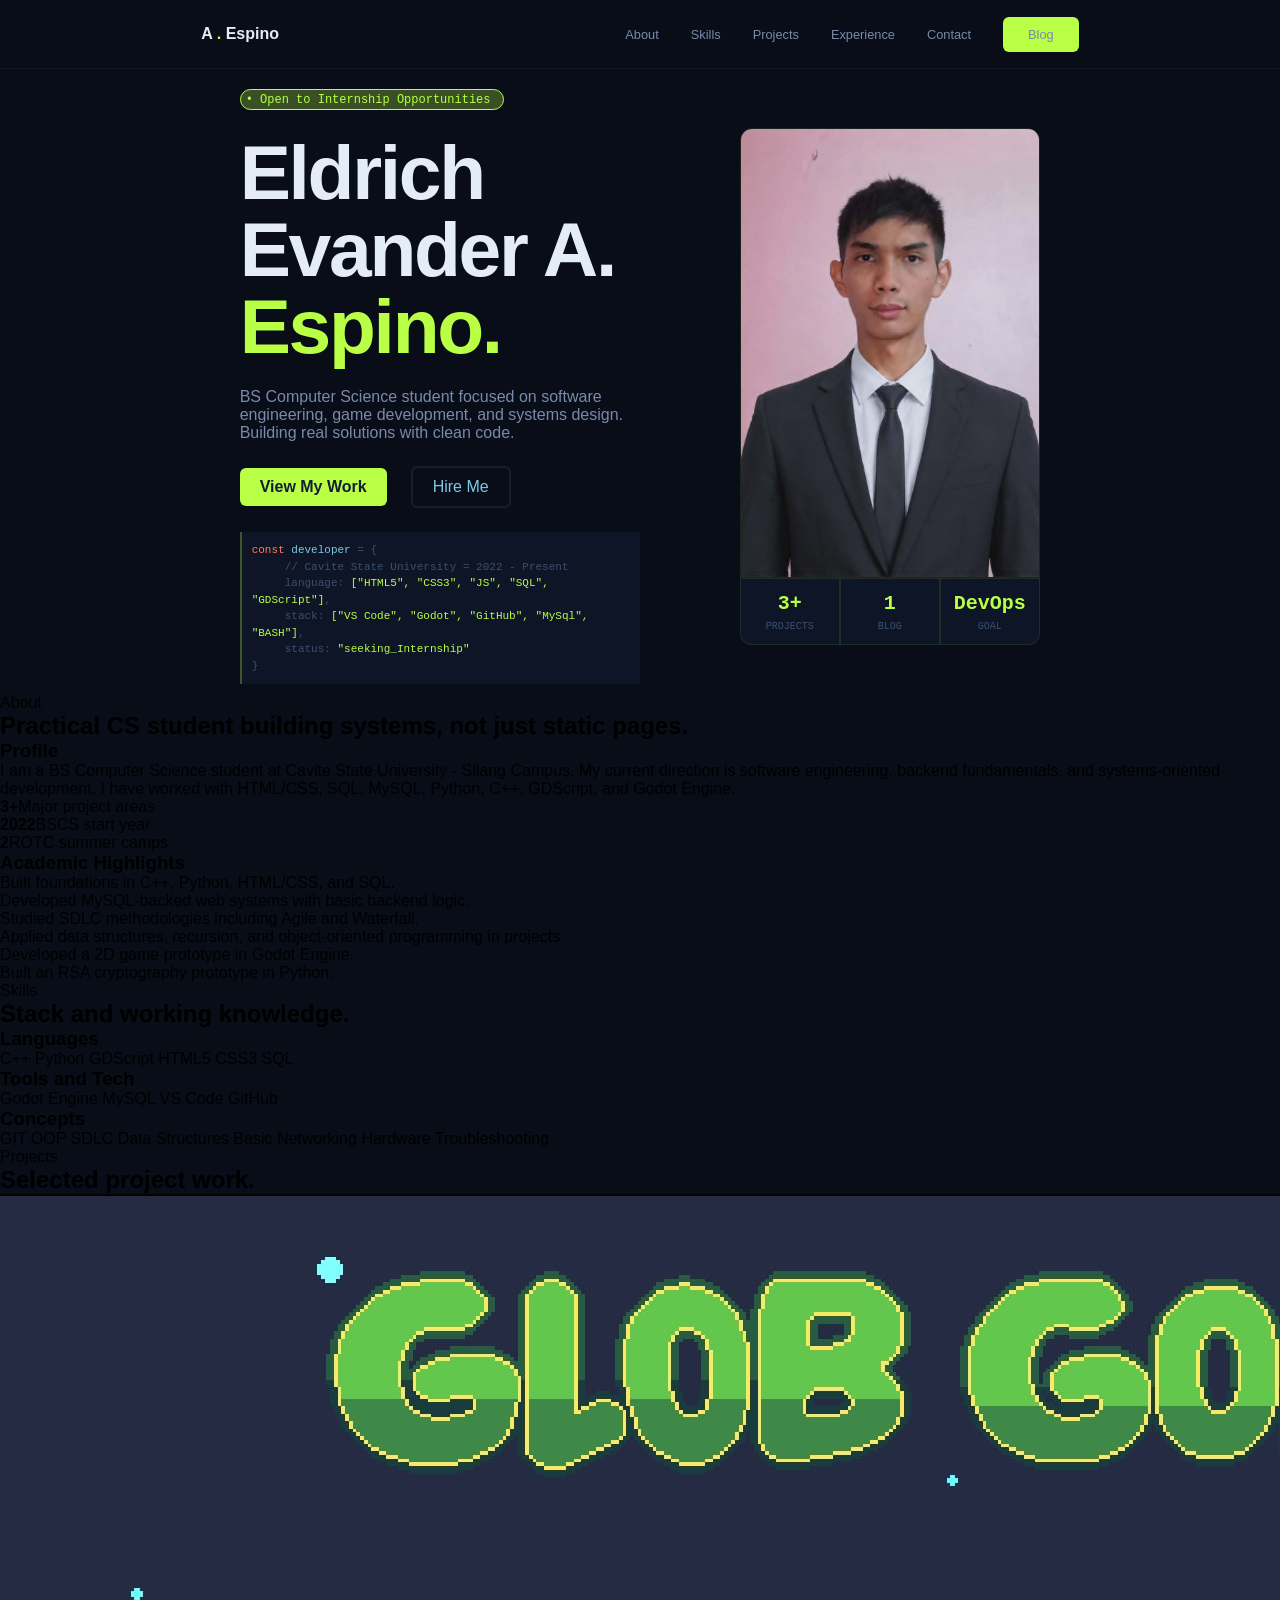
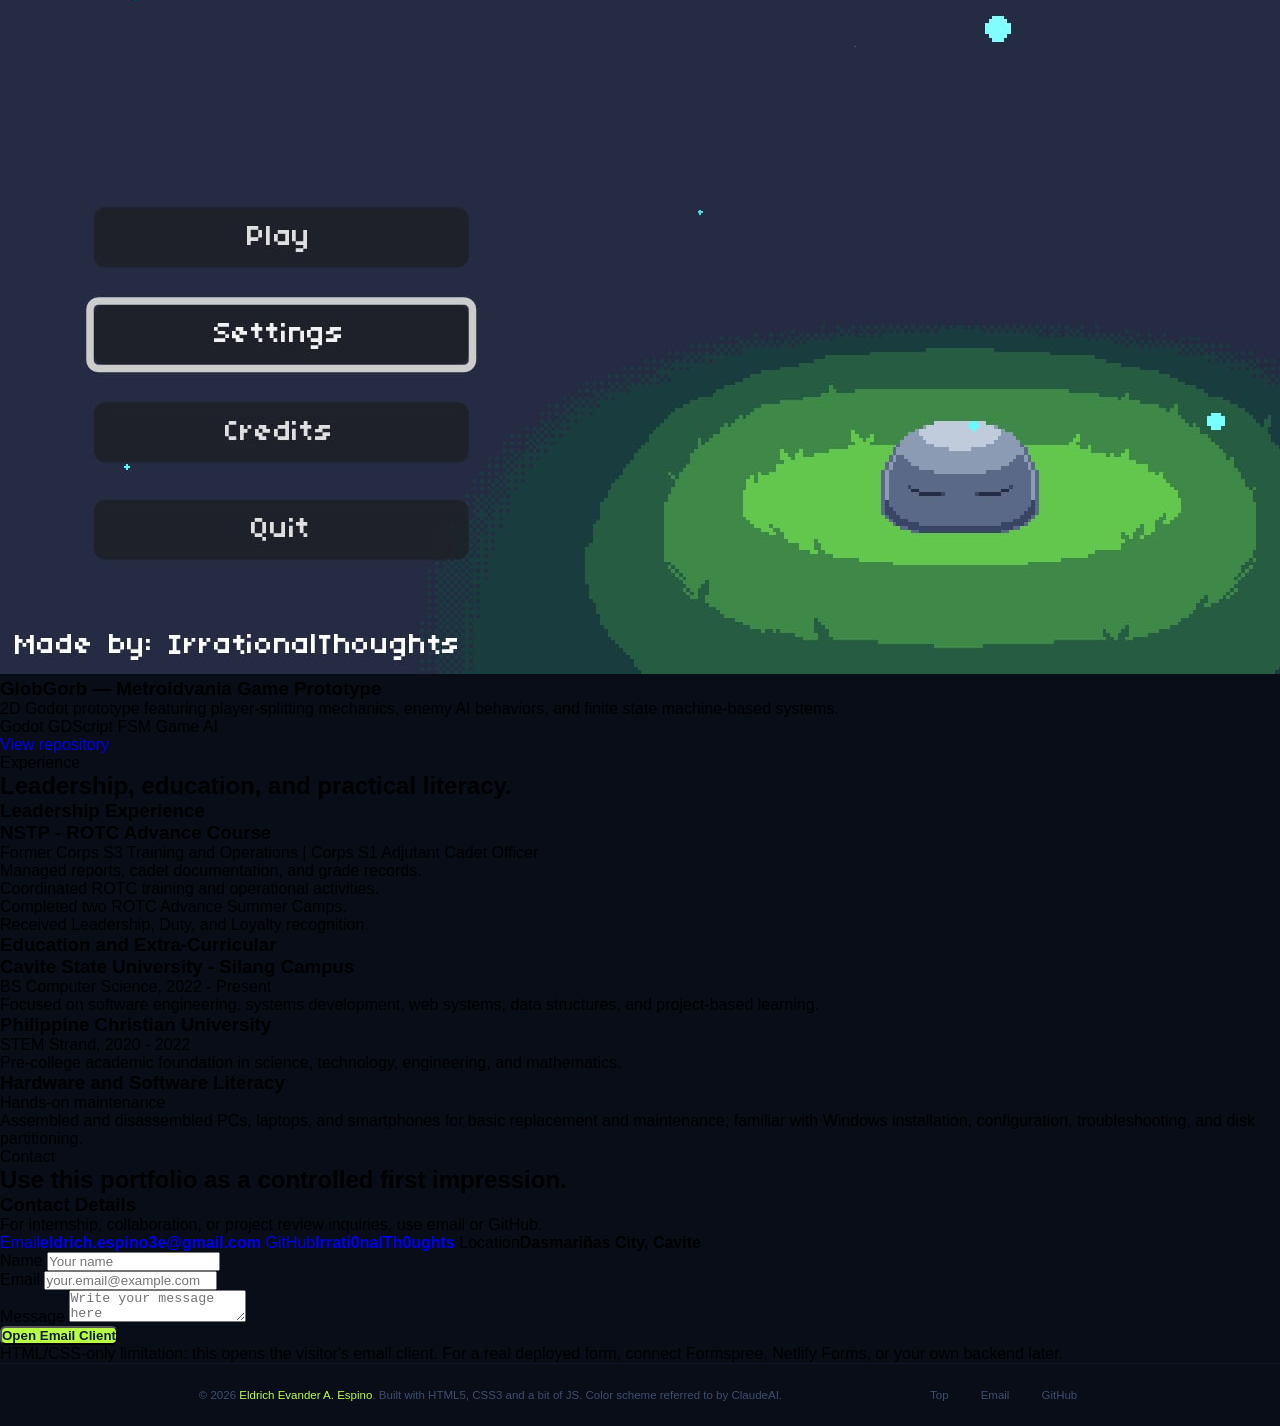
==== commit fda9fa72: "Title: Beginning of designing with CSS Desc: using CSS separation accordingly Changes: Rework on CSS" ====
--- a/index.html
+++ b/index.html
@@ -8,9 +8,9 @@
     
     <!-- defer loads html and DOM first before script (=better performance) -->
     <script src="htmlFetchAPI.js" defer></script>
+    <link rel="stylesheet" href="CSS/hero.css">
     <link rel="stylesheet" href="CSS/globals.css">
     <link rel="stylesheet" href="CSS/sections.css">
-    <link rel="stylesheet" href="CSS/hero.css">
     <link rel="stylesheet" href="CSS/layout.css">
 
     <link rel="preconnect" href="https://fonts.googleapis.com">
@@ -28,8 +28,10 @@
     <header class="site-header">
       <nav class="nav-bar" aria-label="Primary navigation">
         <a href="#top" class="brand" aria-label="Eldrich Espino portfolio home">
-          <span class="brand-mark">E.</span>
-          <span>Espino</span>
+          <span>A
+            <span class="brand-dot">.</span>
+            Espino
+          </span>
         </a>
         <ul class="nav-links">
           <li><a href="#about">About</a></li>
@@ -37,7 +39,7 @@
           <li><a href="#projects">Projects</a></li>
           <li><a href="#experience">Experience</a></li>
           <li><a href="#contact">Contact</a></li>
-          <li><a href="#blog">Blog</a></li>
+          <li><a class="blog_link" href="Components/blog.html">Blog</a></li>
         </ul>
       </nav>
     </header>
@@ -63,13 +65,19 @@
       </section>
       
     </main>
+  
+    <footer class="site-footer">
+      <div class="copyright">
+        <p>© 2026 <span>Eldrich Evander A. Espino</span>. Built with HTML5, CSS3 and a bit of JS. Color scheme referred to by ClaudeAI.</p>
+
+        <ul class="footer_links-cont">
+          <li class="footer_links top"><a href="#top">Top</a></li>
+          <li class="footer_links email"><a href="#mailto:eldrich.espino3e@gmail.com">Email</a></li>
+          <li class="footer_links git"><a href="https://github.com/Irrati0nalTh0ughts">GitHub</a></li>
+        </ul>
+      </div>
+    </footer>
+
   </body>
   
-  <footer class="site-footer">
-    <div class="page-shell">
-      <p>© 2026 Eldrich Evander A. Espino. Built with semantic HTML and responsive CSS. Supported by ChatGPT and Google AI Mode.</p>
-    </div>
-  </footer>
-  
-  
   </html>
--- a/CSS/hero.css
+++ b/CSS/hero.css
@@ -0,0 +1,102 @@
+/* SIDEBAR */
+.eyebrow {
+    font-family: var(--ff-mono);
+    font-size: clamp(8px, calc(2vw + 4px), 12px);
+    background-color: var(--col-accent-bdr);
+    border: 1px solid var(--col-accent);
+    border-radius: var(--r);
+    color: var(--col-accent);
+}
+
+.status-dot {
+    animation: glow 1.5s ease-in-out infinite;
+}
+
+#hero-title {
+    font-family: var(--ff-display);
+    font-size: clamp(2.6rem, 6vw, 4.8rem);
+    font-weight: 800;
+    letter-spacing: -0.03em;
+    line-height: 1.0;
+    color: var(--col-text);
+}
+.hero-title-accent {
+    color: var(--col-accent);
+}
+
+.hero-copy {
+    color: var(--col-text-2);
+}
+
+.button-primary { 
+    color: var(--col-card);
+    font-family: var(--ff-display);
+    font-weight: 700;
+    background-color: var(--col-accent); 
+    border-radius: var(--r-sm);
+}
+
+.button-secondary {
+    color: var(--col-code);
+    font-family: var(--ff-display);
+    border: 2px solid var(--col-bdr);
+    border-radius: var(--r-sm);
+}
+
+.profile-summary {
+    background-color: var(--col-bg-alt);
+    border-left: 2.5px solid var(--col-accent-bdr);
+}
+
+.profile-summary p {
+    font-family: var(--ff-mono);
+    font-size: clamp(5px, 4cqw, 11px);
+    color: var(--col-text-3);
+    line-height: 1.5;
+}.prof-sum1 { color: var(--col-hi); }
+.prof-sum2 { color: var(--col-code); }
+.prof-sum3 { color: var(--col-accent); }
+
+
+/* ASIDE */
+.frame_summary {
+    background-color: var(--col-bg-alt);
+    font-family: var(--ff-mono);
+    font-size: clamp(3px, 2cqw, 10px);
+    color: var(--col-text-3);
+    border: 1px solid var(--col-accent-dim);
+    line-height: 1.5;
+}
+.frame_summary.Le {
+    border-radius: 0px 0px 0px var(--r);
+} .frame_summary.Ri {
+    border-radius: 0px 0px var(--r) 0px;
+}
+
+.frame_summary span {
+    color: var(--col-accent);
+    font-weight: 900;
+    font-size: clamp(6px, 4cqw, 20px);
+    font-style: var(--ff-display);
+}
+
+.hero img {
+    border: 1px solid var(--col-accent-dim);
+    border-radius: var(--r) var(--r) 0 0;
+}
+
+
+/* sidebar keyframes */
+
+@keyframes glow {
+    
+    0%, 100% {
+        opacity: 1;
+        transform: scale(1);
+    }
+
+    50% {
+        opacity: 0.5;
+        transform: scale(.8);
+    }
+}
--- a/CSS/globals.css
+++ b/CSS/globals.css
@@ -48,15 +48,15 @@
 }
 
 body {
-  min-height: 100vh;
-  color: var(--col-text-3);
   background-color: var(--col-bg);
-  line-height: 1.65;
-  font-family: Inter;
-  text-decoration: none;
-  overflow-x: hidden;
+  font-family: var(--ff-body);
 }
 
 main {
-  
+  display: flex;
+  flex-direction: column;
 }
+
+a{
+  text-decoration: none;
+}
--- a/CSS/sections.css
+++ b/CSS/sections.css
@@ -0,0 +1,40 @@
+/* NAVBAR */
+.nav-bar {
+    border-bottom: 1px solid var(--col-bg-alt);
+}
+
+.brand {
+    color: var(--col-text);
+    font-family: var(--ff-display);
+    font-weight: 800;
+    font-size: clamp(.8rem, 1.25vw, 1.1rem);
+}.brand-dot { color: var(--col-accent); }
+
+.nav-links{
+    font-size: clamp(.5rem, 1vw, .9rem);
+    list-style: none;
+}
+
+.nav-links a { color: var(--col-text-2); }
+
+.blog_link {
+    padding: 10px 25px 10px 25px;
+    background-color: var(--col-accent);
+    border-radius: var(--r-sm);
+}
+
+/* FOOTER */
+
+.copyright {
+    border-top: 1px solid var(--col-bg-alt);
+}
+
+.copyright p, .copyright li, .copyright a {
+    color: var(--col-text-3);
+    font-size: clamp(.4rem, .9vw, .8rem);
+    list-style: none;
+}
+
+.copyright p span {
+    color: var(--col-accent);
+}
--- a/CSS/layout.css
+++ b/CSS/layout.css
@@ -0,0 +1,111 @@
+header, footer {
+    height: auto;
+    width: auto;
+}
+
+.nav-bar, .copyright {
+    display: flex;
+    justify-content: center;
+    align-items: center;
+    gap: var(--gap);
+}
+.nav-bar ul, .copyright ul {
+    display: flex;
+    justify-content: center;
+    gap: var(--gap);
+}
+
+.nav-bar ul li, .copyright ul li, .brand{
+    padding: 25px .25rem 25px .25rem;
+}
+
+.brand {
+    flex: 0 0 400px;
+}
+
+.footer_links-cont {
+    margin-left: 120px;
+}
+
+/* HERO SECTION*/
+
+/* hero sidebar */
+.hero {
+    margin: 20px 0 10px 0;
+    display: flex;
+    justify-content: center;
+    gap: 100px;
+}
+
+.hero-sideprofile {
+    flex: 0 0 400px;
+    display: flex;
+    flex-direction: column;
+    gap: var(--gap);
+}
+
+.eyebrow {
+    margin-right: auto;
+    padding: 2.5px 12.5px 2.5px 5px;
+    display: flex;
+}
+
+.hero-actions {
+    display: flex;
+    align-items: center;
+    gap: var(--gap);
+}
+
+.hero-actions .button {
+    padding: 10px 20px 10px 20px;
+}
+
+.profile-summary {
+    flex-grow: 1;
+    padding: 10px;
+}
+
+/* aside */
+.hero-panel {
+    display: flex;
+    flex-direction: column;
+    justify-content: center;
+}
+
+.frame_summary-cont {
+    display: flex;
+}
+
+.frame_summary {
+    width: 100px;
+    padding: 10px 0 10px 0;
+    display: flex;
+    flex-direction: column;
+    justify-content: center;
+    align-items: center;
+}
+.frame_summary span {
+    display: flex;
+    align-items: center;
+}
+
+.hero img, .hero figure {
+    height: 450px;
+    width: auto;
+}
+/* 
+@media (max-width: 480px) {
+    
+}
+
+@media (max-width: 768px) {
+    
+}
+
+@media (max-width: 1024px) {
+    
+}
+
+@media (max-width: 1440px) {
+    
+} */
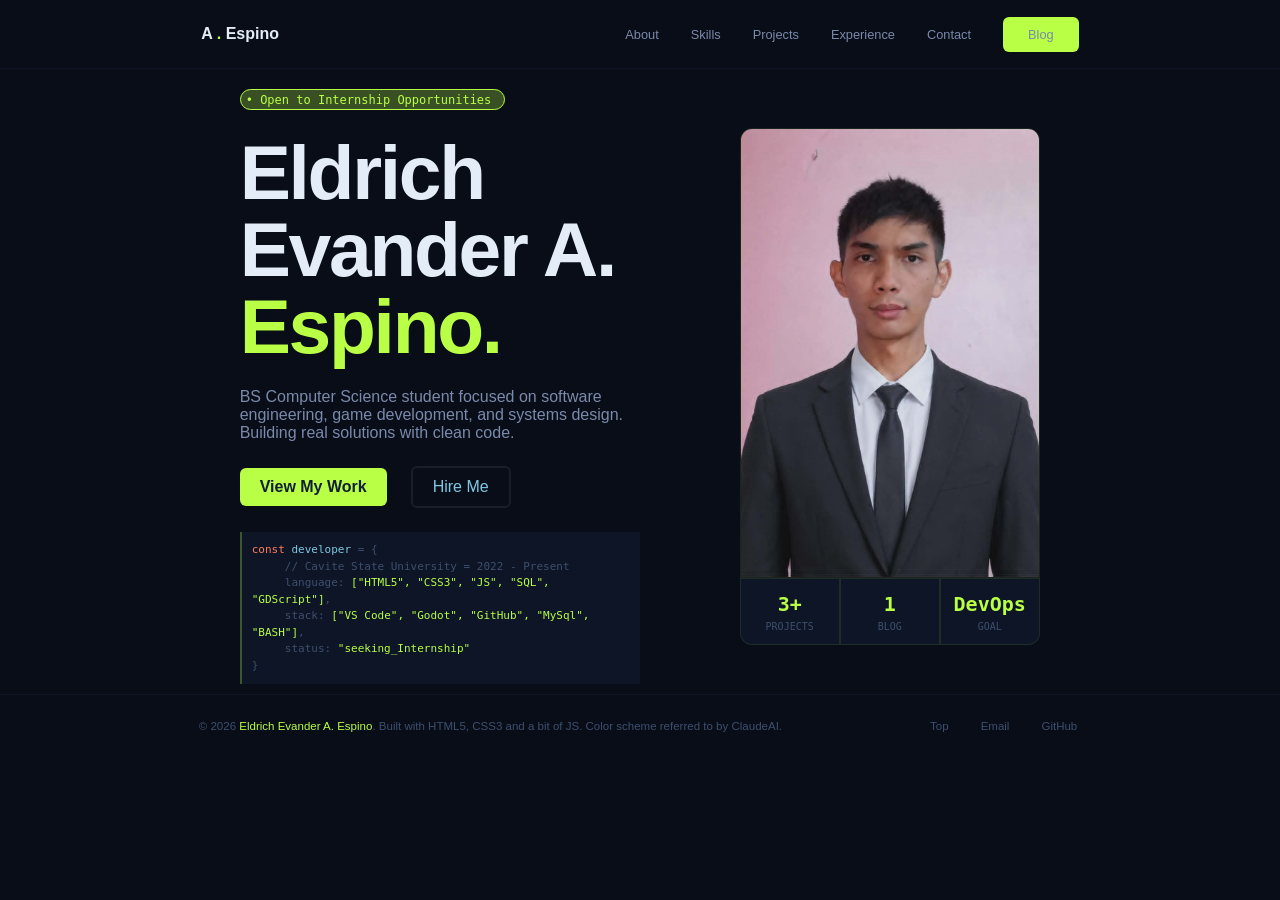
==== commit 376357e3: "Showing only what's partly done in github repo..." ====
--- a/index.html
+++ b/index.html
@@ -49,10 +49,10 @@
       <section id="top" class="hero page-shell" aria-labelledby="hero-title">
       </section>
       
-      <section id="about" class="page-shell" aria-labelledby="about-title">
-      </section>
+      <!-- <section id="about" class="page-shell" aria-labelledby="about-title">
+      </section> -->
       
-      <section id="skills" class="page-shell" aria-labelledby="skills-title">
+      <!-- <section id="skills" class="page-shell" aria-labelledby="skills-title">
       </section>
       
       <section id="projects" class="page-shell" aria-labelledby="projects-title">
@@ -62,7 +62,7 @@
       </section>
       
       <section id="contact" class="page-shell" aria-labelledby="contact-title">
-      </section>
+      </section> -->
       
     </main>
   
--- a/CSS/layout.css
+++ b/CSS/layout.css
@@ -1,3 +1,7 @@
+.page-shell {
+    flex-grow: 1;
+}
+/* NAV & FOOTER */
 header, footer {
     height: auto;
     width: auto;
@@ -93,6 +97,20 @@
     height: 450px;
     width: auto;
 }
+
+/* ABOUT */
+#about {
+    display: flex;
+    justify-content: space-evenly;
+    align-items: center;
+    min-height: 0;
+}
+
+.about-photo-cont {
+    flex-grow: 1;
+}
+
+
 /* 
 @media (max-width: 480px) {
     
